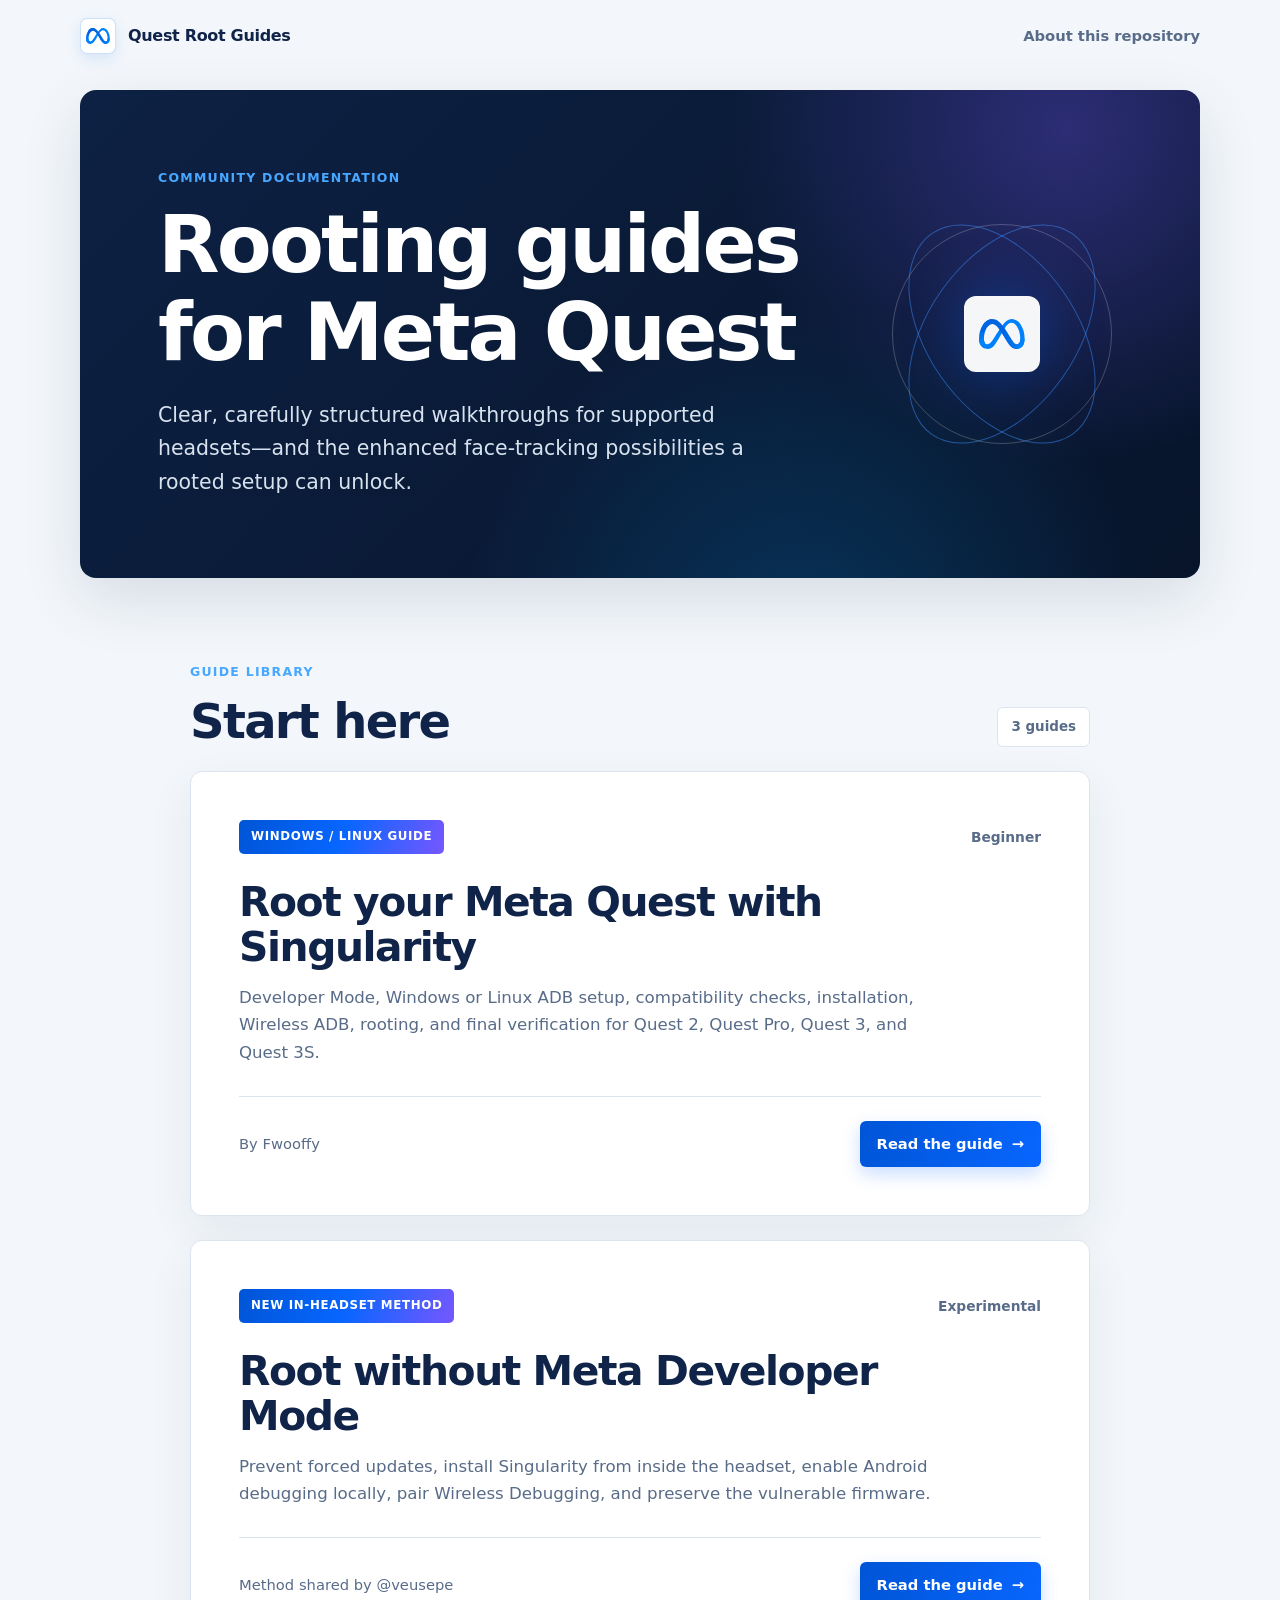
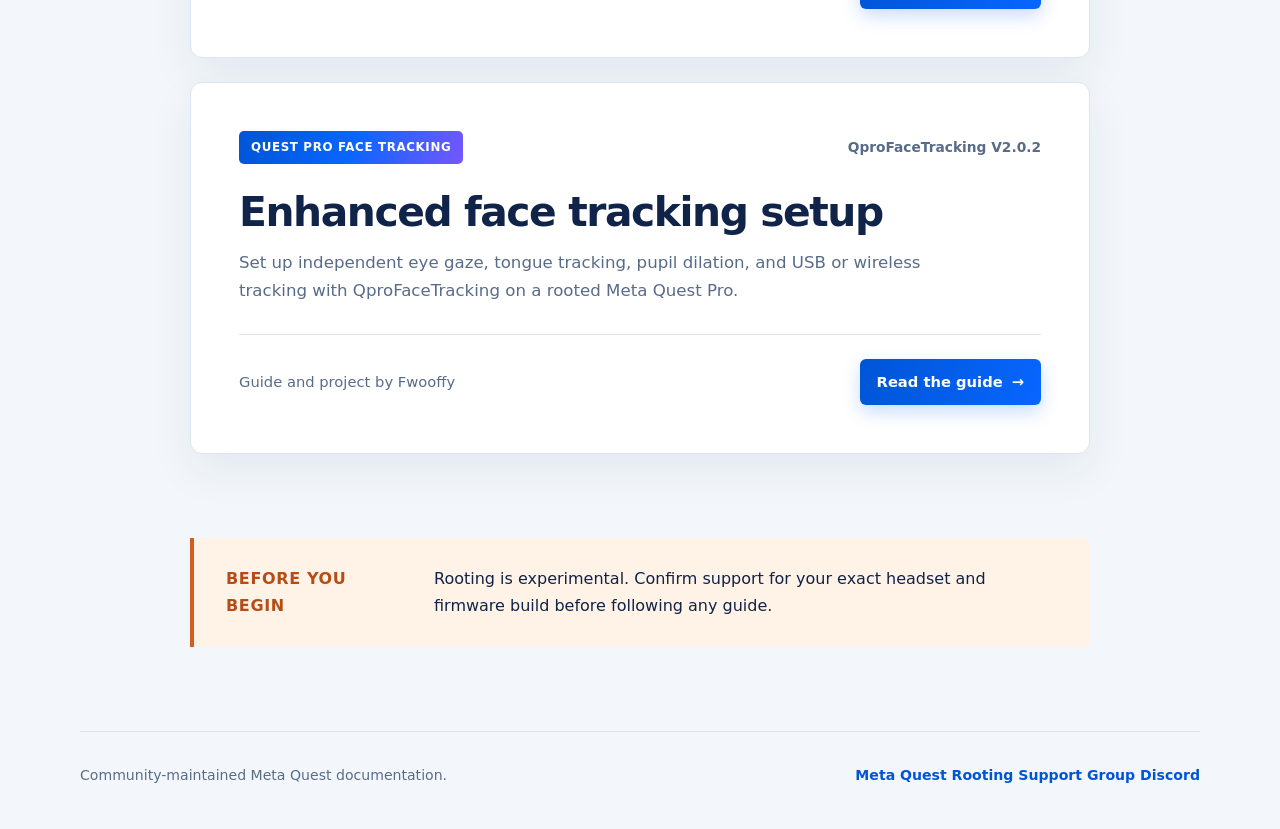
==== index.html @ 85468279 "docs: update Discord support links" ====
<!doctype html>
<html lang="en">
<head>
  <meta charset="utf-8">
  <meta name="viewport" content="width=device-width, initial-scale=1">
  <meta name="description" content="Practical guides for rooting supported Meta Quest headsets and exploring enhanced face tracking.">
  <meta name="theme-color" content="#112540">
  <title>Meta Quest Rooting Guides</title>
  <link rel="icon" type="image/svg+xml" href="assets/meta-logo.svg">
  <link rel="stylesheet" href="assets/styles.css">
</head>
<body class="home-page">
  <a class="skip-link" href="#main">Skip to content</a>
  <header class="site-header">
    <a class="brand" href="./" aria-label="Meta Quest Rooting Guides home">
      <span class="brand-mark" aria-hidden="true"><img src="assets/meta-logo.svg" alt=""></span>
      <span>Quest Root Guides</span>
    </a>
    <a class="header-link" href="#about">About this repository</a>
  </header>

  <main id="main">
    <section class="hero" aria-labelledby="hero-title">
      <div class="hero-copy">
        <p class="eyebrow">Community documentation</p>
        <h1 id="hero-title">Rooting guides for Meta Quest</h1>
        <p class="hero-lede">Clear, carefully structured walkthroughs for supported headsets—and the enhanced face-tracking possibilities a rooted setup can unlock.</p>
      </div>
      <div class="hero-orbit" aria-hidden="true">
        <span class="orbit-ring"></span>
        <span class="orbit-core"><img src="assets/meta-logo.svg" alt=""></span>
      </div>
    </section>

    <section class="library" aria-labelledby="guides-title">
      <div class="section-heading">
        <div>
          <p class="eyebrow">Guide library</p>
          <h2 id="guides-title">Start here</h2>
        </div>
        <span class="guide-count">3 guides</span>
      </div>

      <div class="guide-list">
      <article class="guide-card">
        <div class="guide-card-topline">
          <span class="tag">Windows / Linux guide</span>
          <span class="reading-time">Beginner</span>
        </div>
        <h3>Root your Meta Quest with Singularity</h3>
        <p>Developer Mode, Windows or Linux ADB setup, compatibility checks, installation, Wireless ADB, rooting, and final verification for Quest 2, Quest Pro, Quest 3, and Quest 3S.</p>
        <div class="card-footer">
          <span>By Fwooffy</span>
          <a class="button" href="guides/root-guide/">Read the guide <span aria-hidden="true">→</span></a>
        </div>
      </article>

      <article class="guide-card">
        <div class="guide-card-topline">
          <span class="tag">New in-headset method</span>
          <span class="reading-time">Experimental</span>
        </div>
        <h3>Root without Meta Developer Mode</h3>
        <p>Prevent forced updates, install Singularity from inside the headset, enable Android debugging locally, pair Wireless Debugging, and preserve the vulnerable firmware.</p>
        <div class="card-footer">
          <span>Method shared by @veusepe</span>
          <a class="button" href="how-to-root-without-dev-mode/">Read the guide <span aria-hidden="true">→</span></a>
        </div>
      </article>

      <article class="guide-card">
        <div class="guide-card-topline">
          <span class="tag">Quest Pro face tracking</span>
          <span class="reading-time">QproFaceTracking V2.0.2</span>
        </div>
        <h3>Enhanced face tracking setup</h3>
        <p>Set up independent eye gaze, tongue tracking, pupil dilation, and USB or wireless tracking with QproFaceTracking on a rooted Meta Quest Pro.</p>
        <div class="card-footer">
          <span>Guide and project by Fwooffy</span>
          <a class="button" href="guides/enhanced-face-tracking/">Read the guide <span aria-hidden="true">→</span></a>
        </div>
      </article>
      </div>
    </section>

    <aside id="about" class="warning-strip" aria-label="Safety note">
      <strong>Before you begin</strong>
      <span>Rooting is experimental. Confirm support for your exact headset and firmware build before following any guide.</span>
    </aside>
  </main>

  <footer class="site-footer">
    <span>Community-maintained Meta Quest documentation.</span>
    <a href="https://discord.gg/ghvuJTpRu4">Meta Quest Rooting Support Group Discord</a>
  </footer>
  <script src="assets/site.js"></script>
</body>
</html>
---- assets/styles.css ----
:root {
  color-scheme: light dark;
  --navy-950: #07142a;
  --navy-900: #0d2144;
  --navy-800: #123261;
  --navy-700: #214a82;
  --ink: #102348;
  --muted: #586b88;
  --teal: #0082fb;
  --teal-dark: #0064e1;
  --blue: #0866ff;
  --blue-dark: #0055d6;
  --violet: #7657ff;
  --cyan: #00a8ff;
  --blue-soft: #eaf3ff;
  --warm: #fff2e7;
  --warm-ink: #b64d17;
  --paper: #ffffff;
  --canvas: #f3f7fb;
  --surface-soft: #f6f8fc;
  --surface-raised: #eef3f9;
  --code-head: #e5ecf5;
  --line: #dce5ef;
  --shadow: 0 22px 60px rgba(17, 37, 64, 0.12);
  --radius-lg: 12px;
  --radius-md: 8px;
  --content: 1120px;
}

* { box-sizing: border-box; }

html { scroll-behavior: smooth; }

body {
  margin: 0;
  overflow-x: clip;
  color: var(--ink);
  background: var(--canvas);
  font-family: Inter, ui-sans-serif, system-ui, -apple-system, BlinkMacSystemFont, "Segoe UI", sans-serif;
  font-size: 1rem;
  line-height: 1.65;
  -webkit-font-smoothing: antialiased;
}

::selection { color: var(--navy-950); background: rgba(29,181,181,.32); }

a { color: var(--blue-dark); text-decoration-thickness: 1px; text-underline-offset: 3px; }
a:hover { color: var(--teal-dark); }

.skip-link {
  position: fixed;
  z-index: 100;
  top: 12px;
  left: 12px;
  transform: translateY(-160%);
  padding: 10px 14px;
  border-radius: 4px;
  color: white;
  background: var(--blue);
}
.skip-link:focus { transform: translateY(0); }

.site-header {
  min-height: 72px;
  display: flex;
  align-items: center;
  justify-content: space-between;
  gap: 24px;
  width: min(calc(100% - 40px), var(--content));
  margin: 0 auto;
}

.brand {
  display: inline-flex;
  align-items: center;
  gap: 12px;
  color: var(--ink);
  font-weight: 800;
  text-decoration: none;
  letter-spacing: -0.02em;
}

.brand-mark {
  display: grid;
  place-items: center;
  width: 36px;
  height: 36px;
  border: 1px solid rgba(0, 100, 225, .2);
  border-radius: 7px;
  background: var(--paper);
  box-shadow: 0 5px 15px rgba(0, 100, 225, .12);
}
.brand-mark img { display: block; width: 24px; height: 18px; }

.header-link { color: var(--muted); font-size: .92rem; font-weight: 700; text-decoration: none; }

.hero {
  position: relative;
  overflow: hidden;
  display: grid;
  grid-template-columns: minmax(0, 1fr) 280px;
  align-items: center;
  gap: 42px;
  width: min(calc(100% - 40px), var(--content));
  min-height: 430px;
  margin: 18px auto 0;
  padding: clamp(42px, 7vw, 78px);
  border-radius: 16px;
  color: white;
  background:
    radial-gradient(circle at 88% 8%, rgba(118,87,255,.32), transparent 31%),
    radial-gradient(circle at 65% 115%, rgba(0,168,255,.2), transparent 38%),
    linear-gradient(135deg, var(--navy-900), var(--navy-950));
  box-shadow: var(--shadow);
}

.hero-copy { position: relative; z-index: 1; max-width: 720px; }
.eyebrow { margin: 0 0 12px; color: #48a7ff; font-size: .78rem; font-weight: 850; letter-spacing: .1em; text-transform: uppercase; }
h1, h2, h3 { margin-top: 0; letter-spacing: -.035em; line-height: 1.1; }
h1 { max-width: 720px; margin-bottom: 22px; font-size: clamp(2.6rem, 6.8vw, 5rem); }
.hero-lede { max-width: 680px; margin: 0; color: #d7e2ee; font-size: clamp(1.05rem, 2vw, 1.28rem); line-height: 1.65; }

.hero-orbit { position: relative; width: 240px; aspect-ratio: 1; justify-self: end; }
.orbit-ring { position: absolute; inset: 10px; border: 1px solid rgba(255,255,255,.22); border-radius: 50%; }
.orbit-ring::before, .orbit-ring::after { content: ""; position: absolute; border-radius: 50%; border: 1px solid rgba(61,145,255,.5); }
.orbit-ring::before { inset: 34px -14px; transform: rotate(55deg); }
.orbit-ring::after { inset: 34px -14px; transform: rotate(-55deg); }
.orbit-core { position: absolute; inset: 50%; display: grid; place-items: center; width: 76px; height: 76px; transform: translate(-50%, -50%); border: 1px solid rgba(255,255,255,.16); border-radius: 12px; background: rgba(255,255,255,.96); box-shadow: 0 0 60px rgba(8,102,255,.4); }
.orbit-core img { display: block; width: 46px; height: auto; }

.library { width: min(calc(100% - 40px), 900px); margin: 84px auto; }
.section-heading { display: flex; align-items: end; justify-content: space-between; gap: 24px; margin-bottom: 24px; }
.section-heading h2 { margin: 0; font-size: clamp(2rem, 4vw, 3rem); }
.guide-count { padding: 8px 13px; border: 1px solid var(--line); border-radius: 6px; color: var(--muted); background: var(--paper); font-size: .84rem; font-weight: 750; }

.guide-list { display: grid; gap: 24px; }
.guide-card { padding: clamp(28px, 5vw, 48px); border: 1px solid var(--line); border-radius: var(--radius-lg); background: var(--paper); box-shadow: 0 16px 45px rgba(17,37,64,.07); }
.guide-card-topline, .card-footer { display: flex; align-items: center; justify-content: space-between; gap: 20px; }
.tag { display: inline-flex; padding: 7px 12px; border-radius: 5px; color: white; background: linear-gradient(110deg, var(--blue-dark), var(--blue), var(--violet)); font-size: .74rem; font-weight: 850; letter-spacing: .055em; text-transform: uppercase; }
.reading-time { color: var(--muted); font-size: .86rem; font-weight: 700; }
.guide-card h3 { max-width: 690px; margin: 26px 0 14px; font-size: clamp(1.7rem, 4vw, 2.55rem); }
.guide-card p { max-width: 720px; margin: 0 0 30px; color: var(--muted); font-size: 1.04rem; }
.card-footer { padding-top: 24px; border-top: 1px solid var(--line); color: var(--muted); font-size: .92rem; }
.button { display: inline-flex; align-items: center; gap: 9px; padding: 11px 17px; border-radius: 6px; color: white; background: linear-gradient(110deg, var(--blue-dark), var(--blue)); font-weight: 800; text-decoration: none; box-shadow: 0 7px 18px rgba(8,102,255,.22); }
.button:hover { color: white; background: var(--blue-dark); transform: translateY(-1px); }

.warning-strip { display: grid; grid-template-columns: 180px 1fr; gap: 28px; width: min(calc(100% - 40px), 900px); margin: 0 auto 84px; padding: 28px 32px; border-left: 4px solid #d45e21; border-radius: 0 var(--radius-md) var(--radius-md) 0; color: var(--ink); background: var(--warm); }
.warning-strip strong { color: var(--warm-ink); text-transform: uppercase; letter-spacing: .04em; }

.site-footer { display: flex; align-items: center; justify-content: space-between; gap: 24px; width: min(calc(100% - 40px), var(--content)); margin: 0 auto; padding: 32px 0 42px; border-top: 1px solid var(--line); color: var(--muted); font-size: .88rem; }
.site-footer a { font-weight: 750; text-decoration: none; }

/* Guide reader */
.guide-page { background: var(--paper); }
.reading-progress { position: fixed; z-index: 90; inset: 0 0 auto; height: 3px; background: transparent; }
.reading-progress span { display: block; width: 0; height: 100%; background: linear-gradient(90deg, var(--blue), var(--cyan), var(--violet)); box-shadow: 0 0 12px rgba(8,102,255,.45); }
.guide-page .site-header { background: var(--paper); }
.guide-hero {
  position: relative;
  overflow: hidden;
  padding: clamp(48px, 8vw, 92px) max(24px, calc((100vw - var(--content)) / 2));
  color: white;
  background: linear-gradient(135deg, var(--navy-900), var(--navy-950));
}
.guide-hero::after { content: ""; position: absolute; width: 360px; height: 360px; right: max(-160px, calc((100vw - var(--content)) / 2 - 170px)); top: -120px; border: 1px solid rgba(118,87,255,.32); border-radius: 50%; box-shadow: 0 0 0 55px rgba(8,102,255,.05), 0 0 0 110px rgba(118,87,255,.035); }
.guide-hero > * { position: relative; z-index: 1; }
.guide-hero h1 { margin-bottom: 22px; font-size: clamp(2.7rem, 6vw, 5rem); }
.guide-hero h1 span { color: #eef5fb; font-size: .72em; }
.device-list { display: flex; flex-wrap: wrap; gap: 10px; color: #c5d4e4; font-size: 1.05rem; }
.device-list i { color: #49a6ff; font-style: normal; }
.guide-intro { max-width: 760px; margin: 28px 0 34px; color: #d7e2ee; font-size: 1.08rem; }
.guide-meta { display: flex; flex-wrap: wrap; gap: 12px 28px; color: #aac0d5; font-size: .88rem; }
.guide-meta strong { color: white; }
.guide-shell { display: grid; grid-template-columns: 230px minmax(0, 760px); gap: clamp(36px, 6vw, 76px); width: min(calc(100% - 40px), var(--content)); margin: 0 auto; padding: 72px 0 100px; }
.guide-nav { align-self: start; position: sticky; top: 24px; padding: 22px 0; border-top: 3px solid var(--blue); }
.nav-label { margin: 0 0 12px; color: var(--muted); font-size: .74rem; font-weight: 850; letter-spacing: .08em; text-transform: uppercase; }
.guide-nav nav { display: grid; }
.guide-nav a { padding: 7px 0; color: var(--muted); font-size: .9rem; font-weight: 680; text-decoration: none; }
.guide-nav a:hover { color: var(--blue); }
.guide-article { min-width: 0; }
.guide-article p, .guide-article dd, .guide-article li { overflow-wrap: anywhere; }
.source-guide ol { display: grid; gap: 12px; margin: 0 0 24px; padding-left: 1.45rem; }
.source-guide ol li { padding-left: .2rem; }
.source-guide ol li::marker { color: var(--blue-dark); font-weight: 850; }
.source-guide h3 { margin: 34px 0 16px; font-size: 1.2rem; }
.source-quote { margin: 0 0 34px; border-left: 4px solid #d45e21; border-radius: 0 var(--radius-md) var(--radius-md) 0; }
.source-quote p + p { margin-top: 18px; padding-top: 18px; border-top: 1px solid rgba(212,94,33,.25); }
.guide-meta a { color: white; font-weight: 800; }
.project-credit { margin-top: 0; }
.license-notice { margin-top: 24px; padding: 18px 20px; border: 1px solid var(--line); border-radius: 7px; background: var(--surface-soft); }
.license-notice summary { color: var(--blue-dark); font-weight: 850; cursor: pointer; }
.license-notice p { margin: 16px 0 0; color: var(--muted); font-size: .86rem; }
.firmware-notice { scroll-margin-top: 24px; margin: 0 0 70px; padding: 28px 30px; border: 1px solid rgba(212,94,33,.38); border-left: 4px solid #d45e21; border-radius: 0 7px 7px 0; background: var(--warm); }
.firmware-notice-label { margin: 0 0 8px !important; color: var(--warm-ink); font-size: .76rem; font-weight: 850; letter-spacing: .07em; text-transform: uppercase; }
.firmware-notice h2 { margin: 0 0 14px; color: var(--ink); font-size: clamp(1.45rem, 3vw, 2rem); }
.firmware-notice ul { display: grid; gap: 8px; margin: 18px 0; padding-left: 22px; }
.firmware-notice li::marker { color: #d45e21; }
.firmware-notice-foot { margin: 0 !important; padding-top: 16px; border-top: 1px solid rgba(212,94,33,.28); }
.guide-section { scroll-margin-top: 24px; padding: 0 0 76px; }
.guide-section + .guide-section { padding-top: 70px; border-top: 1px solid var(--line); }
.section-kicker { margin: 0 0 8px; color: var(--blue); font-size: .78rem; font-weight: 850; letter-spacing: .08em; text-transform: uppercase; }
.guide-section h2 { margin-bottom: 28px; font-size: clamp(2rem, 4vw, 3rem); }
.section-intro { max-width: 700px; margin: -10px 0 34px; color: var(--muted); font-size: 1.06rem; }
.subsection-title { margin: 40px 0 20px; color: var(--blue); font-size: 1.04rem; letter-spacing: .03em; text-transform: uppercase; }
.guide-article p { margin-top: 0; }
.guide-article code { padding: .13em .34em; border-radius: 3px; color: var(--ink); background: var(--surface-raised); font-family: "SFMono-Regular", Consolas, "Liberation Mono", monospace; font-size: .9em; }
.check-list { display: grid; gap: 14px; margin: 0; padding: 0; list-style: none; }
.check-list li { position: relative; padding: 16px 18px 16px 50px; border: 1px solid var(--line); border-radius: 7px; background: var(--surface-soft); }
.check-list li::before { content: "✓"; position: absolute; left: 18px; top: 15px; color: var(--teal-dark); font-weight: 900; }
.callout { margin-top: 30px; padding: 26px 28px; border-radius: var(--radius-md); }
.callout h3 { margin-bottom: 9px; font-size: 1rem; letter-spacing: .01em; text-transform: uppercase; }
.callout p:last-child { margin-bottom: 0; }
.callout.caution { color: var(--ink); background: var(--warm); }
.callout.caution h3 { color: var(--warm-ink); }
.callout.info { color: var(--ink); background: var(--blue-soft); }
.callout.info h3 { color: var(--blue-dark); }
.compact-callout { margin: 0 0 30px; padding: 18px 20px; border-left: 3px solid #d45e21; border-radius: 0 6px 6px 0; }
.compact-callout h3 { margin-bottom: 6px; }
.compact-callout p { font-size: .94rem; }
.steps { display: grid; gap: 26px; }
.steps.compact-top { margin-top: 34px; }
.step { display: grid; grid-template-columns: 52px minmax(0, 1fr); gap: 18px; align-items: start; }
.step-number { display: grid; place-items: center; width: 52px; height: 52px; border-radius: 7px; color: white; background: linear-gradient(145deg, var(--blue), var(--violet)); font-size: 1.12rem; font-weight: 850; box-shadow: 0 8px 20px rgba(8,102,255,.17); }
.step h3 { margin: 2px 0 6px; font-size: 1.16rem; letter-spacing: -.015em; }
.step p { margin: 0; color: #273b57; }
.footnote { margin-top: 26px !important; color: var(--muted); font-size: .9rem; }
.code-block { overflow: hidden; margin: 30px 0; border: 1px solid var(--line); border-radius: 7px; background: var(--surface-soft); }
.code-head { display: flex; align-items: center; justify-content: space-between; gap: 20px; padding: 9px 12px 9px 18px; border-bottom: 1px solid var(--line); color: var(--muted); background: var(--code-head); font-size: .74rem; font-weight: 800; letter-spacing: .05em; text-transform: uppercase; }
.code-head button { padding: 6px 10px; border: 1px solid var(--line); border-radius: 4px; color: var(--ink); background: var(--paper); font: inherit; cursor: pointer; }
.code-head button:hover { border-color: var(--teal); }
.code-block pre { overflow-x: auto; margin: 0; padding: 22px 26px 10px; }
.code-block pre code { padding: 0; color: var(--ink); background: transparent; font-size: .98rem; font-weight: 700; }
.code-block > p { margin: 0; padding: 0 26px 18px; color: var(--muted); font-size: .87rem; }
.command-options { display: grid; gap: 8px; margin: 22px 0 28px; }
.command-option { display: grid; grid-template-columns: 150px minmax(0, 1fr); gap: 12px; align-items: center; padding: 9px 11px; border: 1px solid var(--line); border-radius: 5px; background: var(--surface-soft); }
.command-option > strong { color: var(--blue-dark); font-size: .9rem; }
.command-field { display: flex; min-width: 0; overflow: hidden; border: 1px solid var(--line); border-radius: 4px; background: var(--paper); }
.command-field code { flex: 1; overflow-x: auto; min-width: 0; padding: .52rem .72rem; color: var(--ink); background: transparent; white-space: nowrap; }
.command-field button { flex: none; min-width: 48px; padding: 0 8px; border: 0; border-left: 1px solid var(--line); color: var(--ink); background: var(--code-head); font: inherit; font-size: .64rem; font-weight: 800; letter-spacing: .04em; text-transform: uppercase; cursor: pointer; }
.command-field button:hover { color: var(--blue-dark); background: var(--paper); }
.command-note span { color: var(--muted); font-size: .92rem; }
.table-wrap { overflow-x: auto; margin: 22px 0 30px; border: 1px solid var(--line); border-radius: 7px; }
table { width: 100%; border-collapse: collapse; font-size: .92rem; }
th, td { padding: 14px 16px; text-align: left; white-space: nowrap; }
th { color: white; background: var(--navy-900); font-size: .8rem; letter-spacing: .02em; }
tbody tr:nth-child(odd) { background: var(--surface-soft); }
tbody tr + tr { border-top: 1px solid var(--line); }
td code { white-space: nowrap; }
.quick-fixes { display: grid; margin: 0; }
.quick-fixes div { display: grid; grid-template-columns: 190px minmax(0, 1fr); gap: 22px; padding: 18px 0; border-bottom: 1px solid var(--line); }
.quick-fixes dt { color: var(--blue-dark); font-weight: 800; }
.quick-fixes dd { margin: 0; color: var(--muted); }
.reference-group { margin-top: 34px; }
.reference-group h3 { margin-bottom: 12px; color: var(--blue-dark); font-size: 1rem; letter-spacing: .04em; text-transform: uppercase; }
.reference-group a { display: grid; gap: 2px; padding: 14px 0; border-bottom: 1px solid var(--line); text-decoration: none; }
.reference-group a strong { color: var(--blue-dark); }
.reference-group a span { color: var(--muted); font-size: .9rem; }
.reference-group a:hover strong { color: var(--teal-dark); }
.credits { margin-top: 34px; padding: 26px; border: 1px solid var(--line); border-radius: var(--radius-md); background: var(--surface-soft); }
.credits p { margin-bottom: 10px; color: var(--muted); }
.credits a { font-weight: 800; }
.guide-nav a[aria-current] { color: var(--blue-dark); }
.guide-nav a[aria-current]::before { content: ""; display: inline-block; width: 7px; height: 7px; margin: 0 8px 1px 0; border-radius: 2px; background: var(--blue); }

@media (max-width: 760px) {
  .site-header { min-height: 64px; }
  .header-link { display: none; }
  .hero { grid-template-columns: 1fr; min-height: 0; padding: 42px 28px 48px; border-radius: 12px; }
  .hero-orbit { position: absolute; right: -68px; bottom: -72px; width: 210px; opacity: .6; }
  .hero-copy { padding-right: 8px; }
  .library { margin: 64px auto; }
  .guide-card-topline, .card-footer, .section-heading, .site-footer { align-items: flex-start; flex-direction: column; }
  .card-footer { gap: 18px; }
  .button { width: 100%; justify-content: center; }
  .warning-strip { grid-template-columns: 1fr; gap: 8px; margin-bottom: 64px; }
  .guide-shell { grid-template-columns: 1fr; padding-top: 44px; }
  .guide-nav { position: static; padding: 18px; border: 1px solid var(--line); border-top: 3px solid var(--blue); border-radius: 7px; background: var(--surface-soft); }
  .guide-nav nav { grid-template-columns: 1fr 1fr; gap: 2px 18px; }
  .quick-fixes div { grid-template-columns: 1fr; gap: 4px; }
  .command-option { grid-template-columns: 1fr; gap: 8px; }
}

@media (max-width: 470px) {
  .guide-nav nav { grid-template-columns: 1fr; }
  .step { grid-template-columns: 42px minmax(0, 1fr); gap: 13px; }
  .step-number { width: 42px; height: 42px; border-radius: 6px; }
  .callout { padding: 22px; }
  .firmware-notice { padding: 22px; }
}

@media (prefers-color-scheme: dark) {
  :root {
    --navy-950: #040811;
    --navy-900: #09152b;
    --navy-800: #0e2346;
    --navy-700: #173d72;
    --ink: #edf3ff;
    --muted: #a8b6ce;
    --teal: #28a0ff;
    --teal-dark: #64baff;
    --blue: #3f86ff;
    --blue-dark: #62a1ff;
    --violet: #9b83ff;
    --cyan: #32c6ff;
    --blue-soft: #101f39;
    --warm: #2d1c18;
    --warm-ink: #ff9c69;
    --paper: #0b1220;
    --canvas: #070c15;
    --surface-soft: #101a2a;
    --surface-raised: #17243a;
    --code-head: #131f32;
    --line: #26354d;
    --shadow: 0 22px 60px rgba(0, 0, 0, .34);
  }

  .brand-mark { border-color: rgba(63,134,255,.34); background: #f6f9ff; box-shadow: 0 5px 18px rgba(8,102,255,.2); }
  .hero { background: radial-gradient(circle at 88% 8%, rgba(118,87,255,.4), transparent 31%), radial-gradient(circle at 65% 115%, rgba(0,168,255,.24), transparent 38%), linear-gradient(135deg, #0c2144, #050b17); }
  .guide-card { box-shadow: 0 18px 50px rgba(0,0,0,.24); }
  .guide-hero { background: radial-gradient(circle at 90% 0, rgba(118,87,255,.26), transparent 30%), linear-gradient(135deg, #0b2042, #050a14); }
  .step p { color: #cfdaeb; }
  .callout.caution { color: var(--ink); }
  .code-head button { border-color: #33435c; }
  th { background: #10284f; }
  .tag { color: white; }
}

@media print {
  .site-header, .guide-nav, .reading-progress, .code-head button, .site-footer { display: none !important; }
  .guide-hero { padding: 38px 0; background: white; color: var(--ink); }
  .guide-hero h1 span, .guide-intro, .device-list, .guide-meta { color: var(--ink); }
  .guide-shell { display: block; width: 100%; padding: 38px 0; }
  .guide-section { break-inside: auto; }
  .step, .callout, .code-block, table { break-inside: avoid; }
  body { background: white; }
}

@media (prefers-reduced-motion: reduce) {
  html { scroll-behavior: auto; }
  *, *::before, *::after { transition: none !important; animation: none !important; }
}
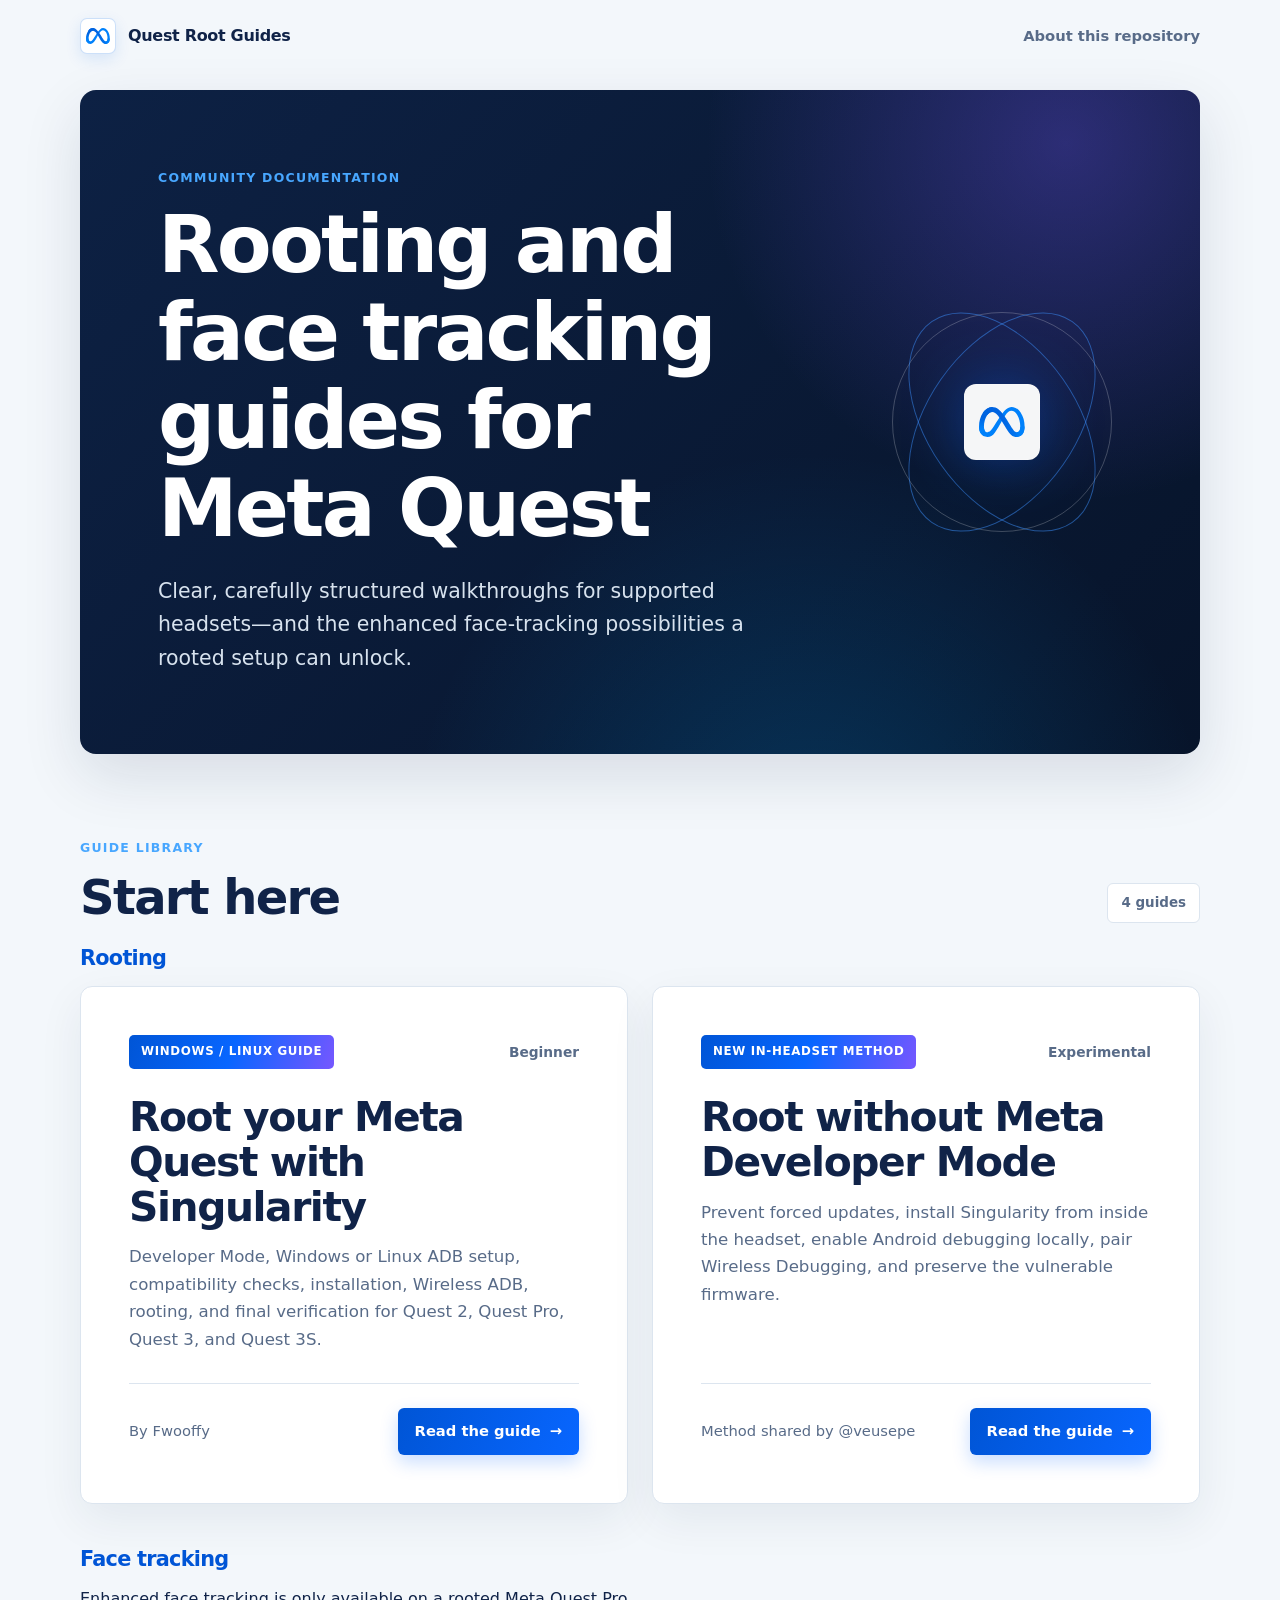
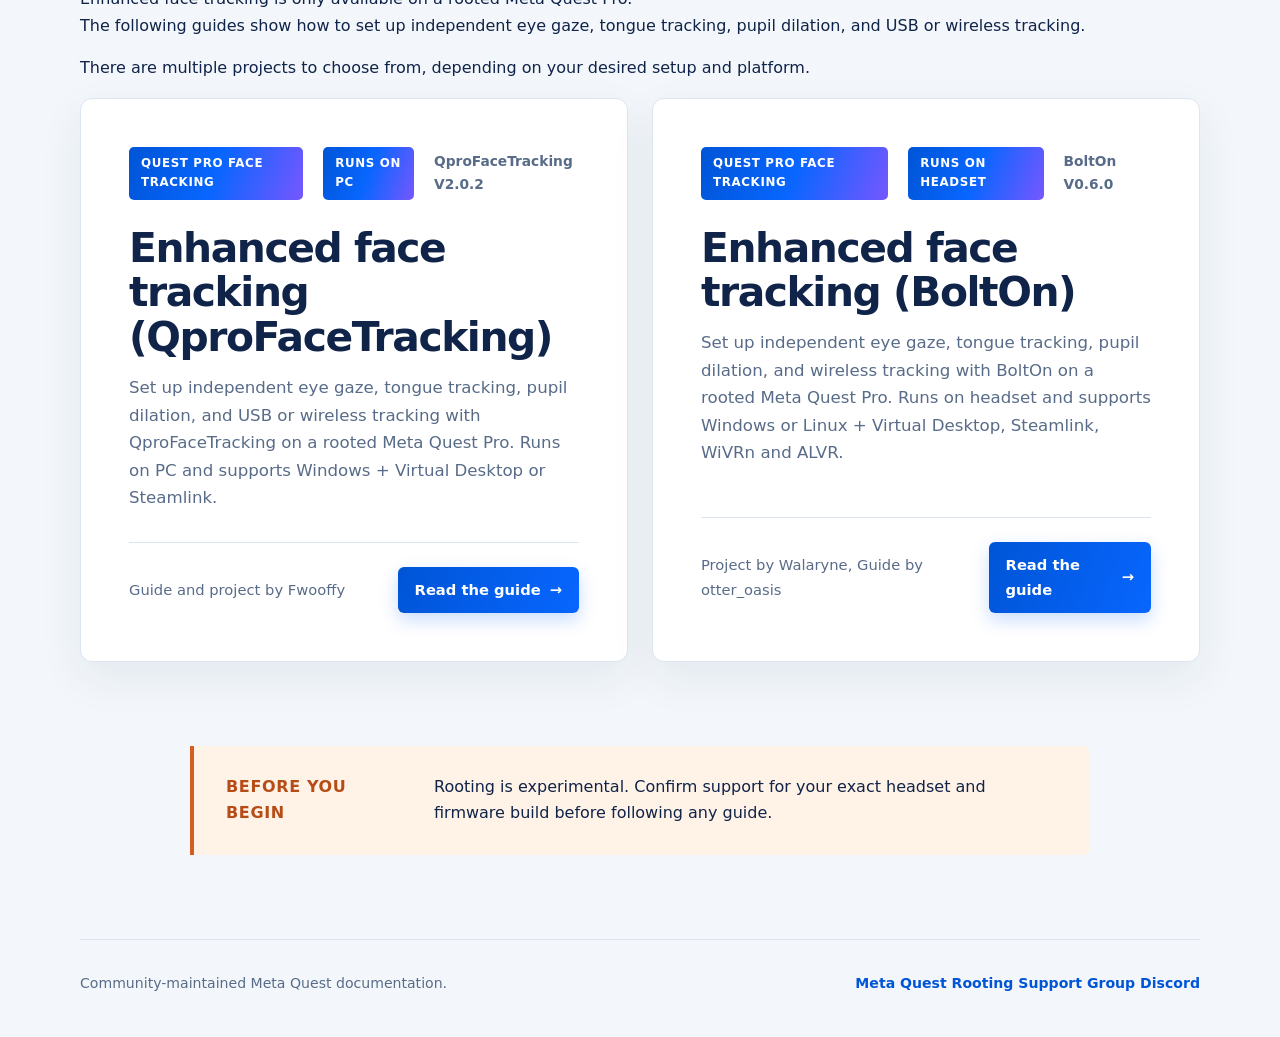
==== commit 47b12b0c: "Update hero section and enhance guide categories for clarity" ====
--- a/index.html
+++ b/index.html
@@ -23,7 +23,7 @@
     <section class="hero" aria-labelledby="hero-title">
       <div class="hero-copy">
         <p class="eyebrow">Community documentation</p>
-        <h1 id="hero-title">Rooting guides for Meta Quest</h1>
+        <h1 id="hero-title">Rooting and face tracking guides for Meta Quest</h1>
         <p class="hero-lede">Clear, carefully structured walkthroughs for supported headsets—and the enhanced face-tracking possibilities a rooted setup can unlock.</p>
       </div>
       <div class="hero-orbit" aria-hidden="true">
@@ -38,49 +38,74 @@
           <p class="eyebrow">Guide library</p>
           <h2 id="guides-title">Start here</h2>
         </div>
-        <span class="guide-count">3 guides</span>
+        <span class="guide-count">4 guides</span>
       </div>
 
-      <div class="guide-list">
-      <article class="guide-card">
-        <div class="guide-card-topline">
-          <span class="tag">Windows / Linux guide</span>
-          <span class="reading-time">Beginner</span>
+      <section class="guide-category" aria-labelledby="rooting-guides-title">
+        <h3 class="category-heading" id="rooting-guides-title">Rooting</h3>
+        <div class="guide-list">
+          <article class="guide-card">
+            <div class="guide-card-topline">
+              <span class="tag">Windows / Linux guide</span>
+              <span class="reading-time">Beginner</span>
+            </div>
+            <h3>Root your Meta Quest with Singularity</h3>
+            <p>Developer Mode, Windows or Linux ADB setup, compatibility checks, installation, Wireless ADB, rooting, and final verification for Quest 2, Quest Pro, Quest 3, and Quest 3S.</p>
+            <div class="card-footer">
+              <span>By Fwooffy</span>
+              <a class="button" href="guides/root-guide/">Read the guide <span aria-hidden="true">→</span></a>
+            </div>
+          </article>
+
+          <article class="guide-card">
+            <div class="guide-card-topline">
+              <span class="tag">New in-headset method</span>
+              <span class="reading-time">Experimental</span>
+            </div>
+            <h3>Root without Meta Developer Mode</h3>
+            <p>Prevent forced updates, install Singularity from inside the headset, enable Android debugging locally, pair Wireless Debugging, and preserve the vulnerable firmware.</p>
+            <div class="card-footer">
+              <span>Method shared by @veusepe</span>
+              <a class="button" href="guides/root-guide-without-dev/">Read the guide <span aria-hidden="true">→</span></a>
+            </div>
+          </article>
         </div>
-        <h3>Root your Meta Quest with Singularity</h3>
-        <p>Developer Mode, Windows or Linux ADB setup, compatibility checks, installation, Wireless ADB, rooting, and final verification for Quest 2, Quest Pro, Quest 3, and Quest 3S.</p>
-        <div class="card-footer">
-          <span>By Fwooffy</span>
-          <a class="button" href="guides/root-guide/">Read the guide <span aria-hidden="true">→</span></a>
+      </section>
+
+      <section class="guide-category" aria-labelledby="face-tracking-guides-title">
+        <h3 class="category-heading" id="face-tracking-guides-title">Face tracking</h3>
+        <p class="category-description">Enhanced face tracking is only available on a rooted Meta Quest Pro.<br>The following guides show how to set up independent eye gaze, tongue tracking, pupil dilation, and USB or wireless tracking.</p>
+        <p class="category-description">There are multiple projects to choose from, depending on your desired setup and platform.</p>
+        <div class="guide-list">
+          <article class="guide-card">
+            <div class="guide-card-topline">
+              <span class="tag">Quest Pro face tracking</span>
+              <span class="tag">Runs on PC</span>
+              <span class="reading-time">QproFaceTracking V2.0.2</span>
+            </div>
+            <h3>Enhanced face tracking (QproFaceTracking)</h3>
+            <p>Set up independent eye gaze, tongue tracking, pupil dilation, and USB or wireless tracking with QproFaceTracking on a rooted Meta Quest Pro. Runs on PC and supports Windows + Virtual Desktop or Steamlink.</p>
+            <div class="card-footer">
+              <span>Guide and project by Fwooffy</span>
+              <a class="button" href="guides/qprofacetracking/">Read the guide <span aria-hidden="true">→</span></a>
+            </div>
+          </article>
+
+          <article class="guide-card">
+            <div class="guide-card-topline">
+              <span class="tag">Quest Pro face tracking</span>
+              <span class="tag">Runs on headset</span>
+              <span class="reading-time">BoltOn V0.6.0</span>
+            </div>
+            <h3>Enhanced face tracking (BoltOn)</h3>
+            <p>Set up independent eye gaze, tongue tracking, pupil dilation, and wireless tracking with BoltOn on a rooted Meta Quest Pro. Runs on headset and supports Windows or Linux + Virtual Desktop, Steamlink, WiVRn and ALVR.</p>
+            <div class="card-footer">
+              <span>Project by Walaryne, Guide by otter_oasis</span>
+              <a class="button" href="guides/bolton/">Read the guide <span aria-hidden="true">→</span></a>
+            </div>
+          </article>
         </div>
-      </article>
-
-      <article class="guide-card">
-        <div class="guide-card-topline">
-          <span class="tag">New in-headset method</span>
-          <span class="reading-time">Experimental</span>
-        </div>
-        <h3>Root without Meta Developer Mode</h3>
-        <p>Prevent forced updates, install Singularity from inside the headset, enable Android debugging locally, pair Wireless Debugging, and preserve the vulnerable firmware.</p>
-        <div class="card-footer">
-          <span>Method shared by @veusepe</span>
-          <a class="button" href="how-to-root-without-dev-mode/">Read the guide <span aria-hidden="true">→</span></a>
-        </div>
-      </article>
-
-      <article class="guide-card">
-        <div class="guide-card-topline">
-          <span class="tag">Quest Pro face tracking</span>
-          <span class="reading-time">QproFaceTracking V2.0.2</span>
-        </div>
-        <h3>Enhanced face tracking setup</h3>
-        <p>Set up independent eye gaze, tongue tracking, pupil dilation, and USB or wireless tracking with QproFaceTracking on a rooted Meta Quest Pro.</p>
-        <div class="card-footer">
-          <span>Guide and project by Fwooffy</span>
-          <a class="button" href="guides/enhanced-face-tracking/">Read the guide <span aria-hidden="true">→</span></a>
-        </div>
-      </article>
-      </div>
+      </section>
     </section>
 
     <aside id="about" class="warning-strip" aria-label="Safety note">
--- a/assets/styles.css
+++ b/assets/styles.css
@@ -128,11 +128,13 @@
 .orbit-core { position: absolute; inset: 50%; display: grid; place-items: center; width: 76px; height: 76px; transform: translate(-50%, -50%); border: 1px solid rgba(255,255,255,.16); border-radius: 12px; background: rgba(255,255,255,.96); box-shadow: 0 0 60px rgba(8,102,255,.4); }
 .orbit-core img { display: block; width: 46px; height: auto; }
 
-.library { width: min(calc(100% - 40px), 900px); margin: 84px auto; }
+.library { width: min(calc(100% - 40px), 1120px); margin: 84px auto; }
 .section-heading { display: flex; align-items: end; justify-content: space-between; gap: 24px; margin-bottom: 24px; }
 .section-heading h2 { margin: 0; font-size: clamp(2rem, 4vw, 3rem); }
 .guide-count { padding: 8px 13px; border: 1px solid var(--line); border-radius: 6px; color: var(--muted); background: var(--paper); font-size: .84rem; font-weight: 750; }
 
+.guide-category + .guide-category { margin-top: 44px; }
+.category-heading { margin: 0 0 16px; color: var(--blue-dark); font-size: 1.3rem; }
 .guide-list { display: grid; gap: 24px; }
 .guide-card { padding: clamp(28px, 5vw, 48px); border: 1px solid var(--line); border-radius: var(--radius-lg); background: var(--paper); box-shadow: 0 16px 45px rgba(17,37,64,.07); }
 .guide-card-topline, .card-footer { display: flex; align-items: center; justify-content: space-between; gap: 20px; }
@@ -143,6 +145,12 @@
 .card-footer { padding-top: 24px; border-top: 1px solid var(--line); color: var(--muted); font-size: .92rem; }
 .button { display: inline-flex; align-items: center; gap: 9px; padding: 11px 17px; border-radius: 6px; color: white; background: linear-gradient(110deg, var(--blue-dark), var(--blue)); font-weight: 800; text-decoration: none; box-shadow: 0 7px 18px rgba(8,102,255,.22); }
 .button:hover { color: white; background: var(--blue-dark); transform: translateY(-1px); }
+
+@media (min-width: 960px) {
+  .guide-list { grid-template-columns: repeat(2, minmax(0, 1fr)); }
+  .guide-card { display: flex; flex-direction: column; }
+  .card-footer { margin-top: auto; }
+}
 
 .warning-strip { display: grid; grid-template-columns: 180px 1fr; gap: 28px; width: min(calc(100% - 40px), 900px); margin: 0 auto 84px; padding: 28px 32px; border-left: 4px solid #d45e21; border-radius: 0 var(--radius-md) var(--radius-md) 0; color: var(--ink); background: var(--warm); }
 .warning-strip strong { color: var(--warm-ink); text-transform: uppercase; letter-spacing: .04em; }
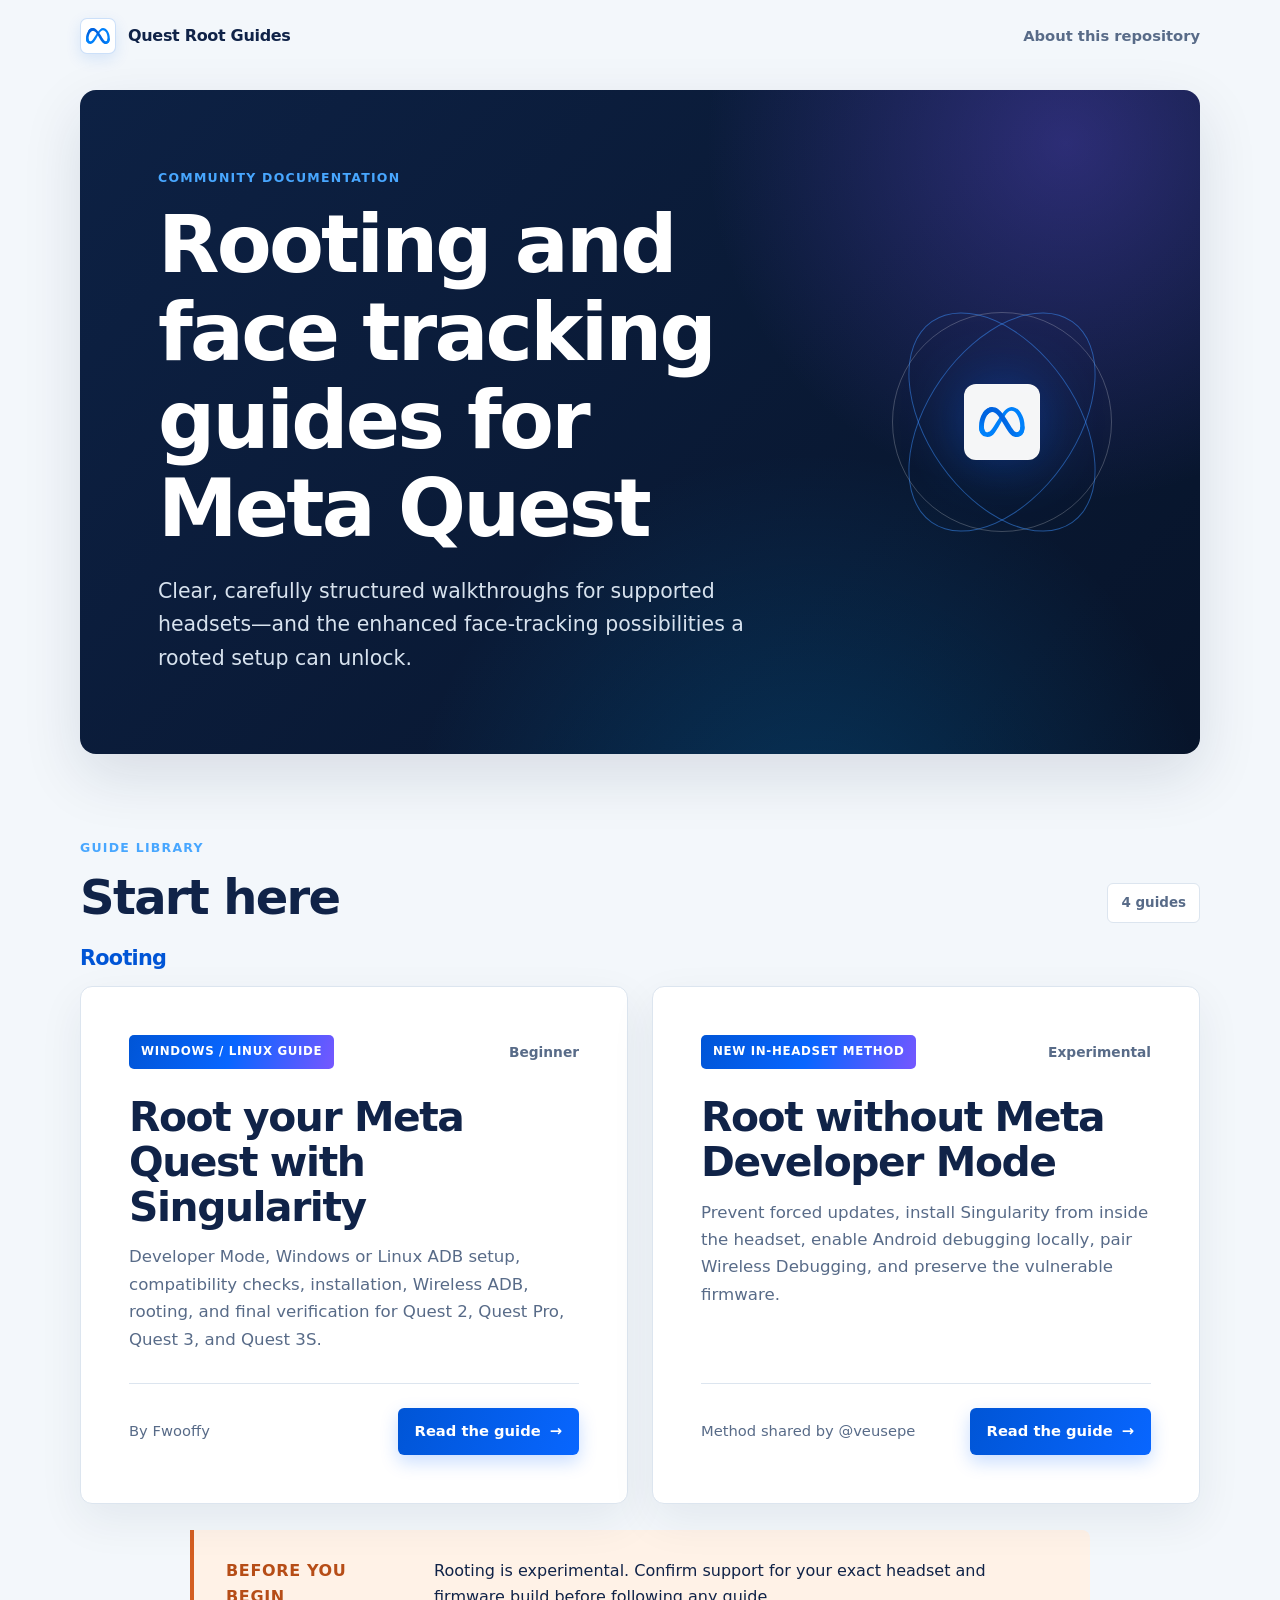
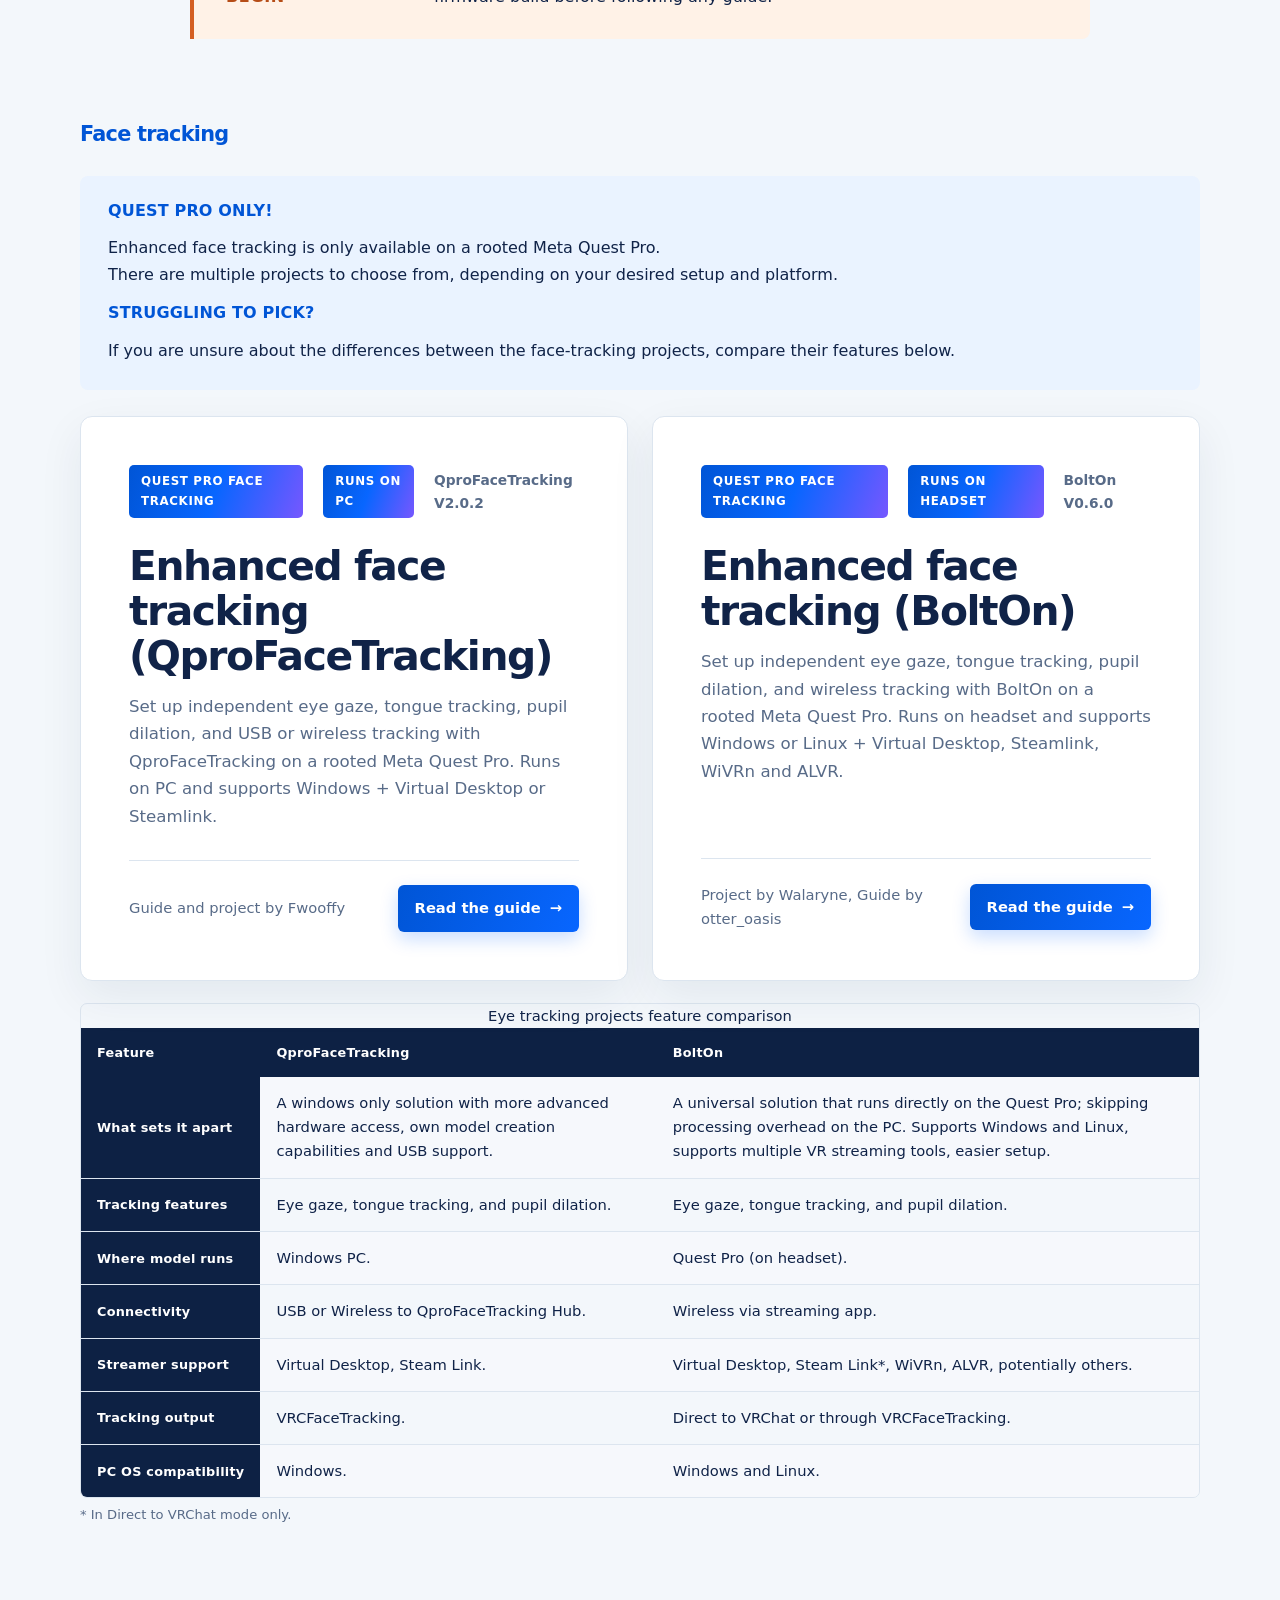
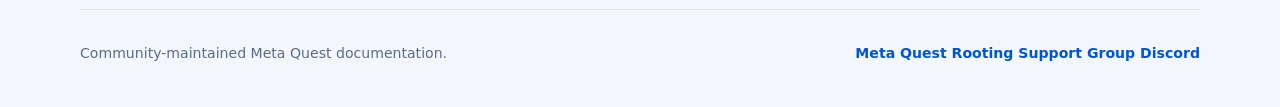
==== commit 7e4fda95: "Enhance face tracking section with comparison table" ====
--- a/index.html
+++ b/index.html
@@ -70,12 +70,16 @@
             </div>
           </article>
         </div>
+          <br>
+          <aside id="about" class="warning-strip" aria-label="Safety note">
+            <strong>Before you begin</strong>
+            <span>Rooting is experimental. Confirm support for your exact headset and firmware build before following any guide.</span>
+          </aside>
       </section>
 
       <section class="guide-category" aria-labelledby="face-tracking-guides-title">
         <h3 class="category-heading" id="face-tracking-guides-title">Face tracking</h3>
-        <p class="category-description">Enhanced face tracking is only available on a rooted Meta Quest Pro.<br>The following guides show how to set up independent eye gaze, tongue tracking, pupil dilation, and USB or wireless tracking.</p>
-        <p class="category-description">There are multiple projects to choose from, depending on your desired setup and platform.</p>
+        <aside class="callout info" aria-labelledby="comparison-help-title"><h3>Quest Pro Only!</h3><p>Enhanced face tracking is only available on a rooted Meta Quest Pro.<br>There are multiple projects to choose from, depending on your desired setup and platform.</p><h3 id="comparison-help-title">Struggling to pick?</h3><p>If you are unsure about the differences between the face-tracking projects, compare their features below.</p></aside><br>
         <div class="guide-list">
           <article class="guide-card">
             <div class="guide-card-topline">
@@ -105,13 +109,58 @@
             </div>
           </article>
         </div>
+        <div class="table-wrap comparison-table">
+          <table>
+            <caption>Eye tracking projects feature comparison</caption>
+            <thead>
+              <tr>
+                <th scope="col">Feature</th>
+                <th scope="col">QproFaceTracking</th>
+                <th scope="col">BoltOn</th>
+              </tr>
+            </thead>
+            <tbody>
+              <tr class="comparison-summary">
+                <th scope="row">What sets it apart</th>
+                <td>A windows only solution with more advanced hardware access, own model creation capabilities and USB support.</td>
+                <td>A universal solution that runs directly on the Quest Pro; skipping processing overhead on the PC. Supports Windows and Linux, supports multiple VR streaming tools, easier setup.</td>
+              </tr>
+              <tr>
+                <th scope="row">Tracking features</th>
+                <td>Eye gaze, tongue tracking, and pupil dilation.</td>
+                <td>Eye gaze, tongue tracking, and pupil dilation.</td>
+              </tr>
+              <tr>
+                <th scope="row">Where model runs</th>
+                <td>Windows PC.</td>
+                <td>Quest Pro (on headset).</td>
+              </tr>
+              <tr>
+                <th scope="row">Connectivity</th>
+                <td>USB or Wireless to QproFaceTracking Hub.</td>
+                <td>Wireless via streaming app.</td>
+              </tr>
+              <tr>
+                <th scope="row">Streamer support</th>
+                <td>Virtual Desktop, Steam Link.</td>
+                <td>Virtual Desktop, Steam Link*, WiVRn, ALVR, potentially others.</td>
+              </tr>
+              <tr>
+                <th scope="row">Tracking output</th>
+                <td>VRCFaceTracking.</td>
+                <td>Direct to VRChat or through VRCFaceTracking.</td>
+              </tr>
+              <tr>
+                <th scope="row">PC OS compatibility</th>
+                <td>Windows.</td>
+                <td>Windows and Linux.</td>
+              </tr>
+            </tbody>
+          </table>
+        </div>
+        <p class="comparison-footnote">* In Direct to VRChat mode only.</p>
       </section>
     </section>
-
-    <aside id="about" class="warning-strip" aria-label="Safety note">
-      <strong>Before you begin</strong>
-      <span>Rooting is experimental. Confirm support for your exact headset and firmware build before following any guide.</span>
-    </aside>
   </main>
 
   <footer class="site-footer">
--- a/assets/styles.css
+++ b/assets/styles.css
@@ -144,6 +144,7 @@
 .guide-card p { max-width: 720px; margin: 0 0 30px; color: var(--muted); font-size: 1.04rem; }
 .card-footer { padding-top: 24px; border-top: 1px solid var(--line); color: var(--muted); font-size: .92rem; }
 .button { display: inline-flex; align-items: center; gap: 9px; padding: 11px 17px; border-radius: 6px; color: white; background: linear-gradient(110deg, var(--blue-dark), var(--blue)); font-weight: 800; text-decoration: none; box-shadow: 0 7px 18px rgba(8,102,255,.22); }
+.card-footer .button { flex-shrink: 0; white-space: nowrap; }
 .button:hover { color: white; background: var(--blue-dark); transform: translateY(-1px); }
 
 @media (min-width: 960px) {
@@ -248,8 +249,11 @@
 .command-field button:hover { color: var(--blue-dark); background: var(--paper); }
 .command-note span { color: var(--muted); font-size: .92rem; }
 .table-wrap { overflow-x: auto; margin: 22px 0 30px; border: 1px solid var(--line); border-radius: 7px; }
+.comparison-table { margin-bottom: 8px; }
+.comparison-footnote { margin: 0; color: var(--muted); font-size: .82rem; line-height: 1.4; }
 table { width: 100%; border-collapse: collapse; font-size: .92rem; }
 th, td { padding: 14px 16px; text-align: left; white-space: nowrap; }
+.comparison-summary th, .comparison-summary td { white-space: normal; }
 th { color: white; background: var(--navy-900); font-size: .8rem; letter-spacing: .02em; }
 tbody tr:nth-child(odd) { background: var(--surface-soft); }
 tbody tr + tr { border-top: 1px solid var(--line); }
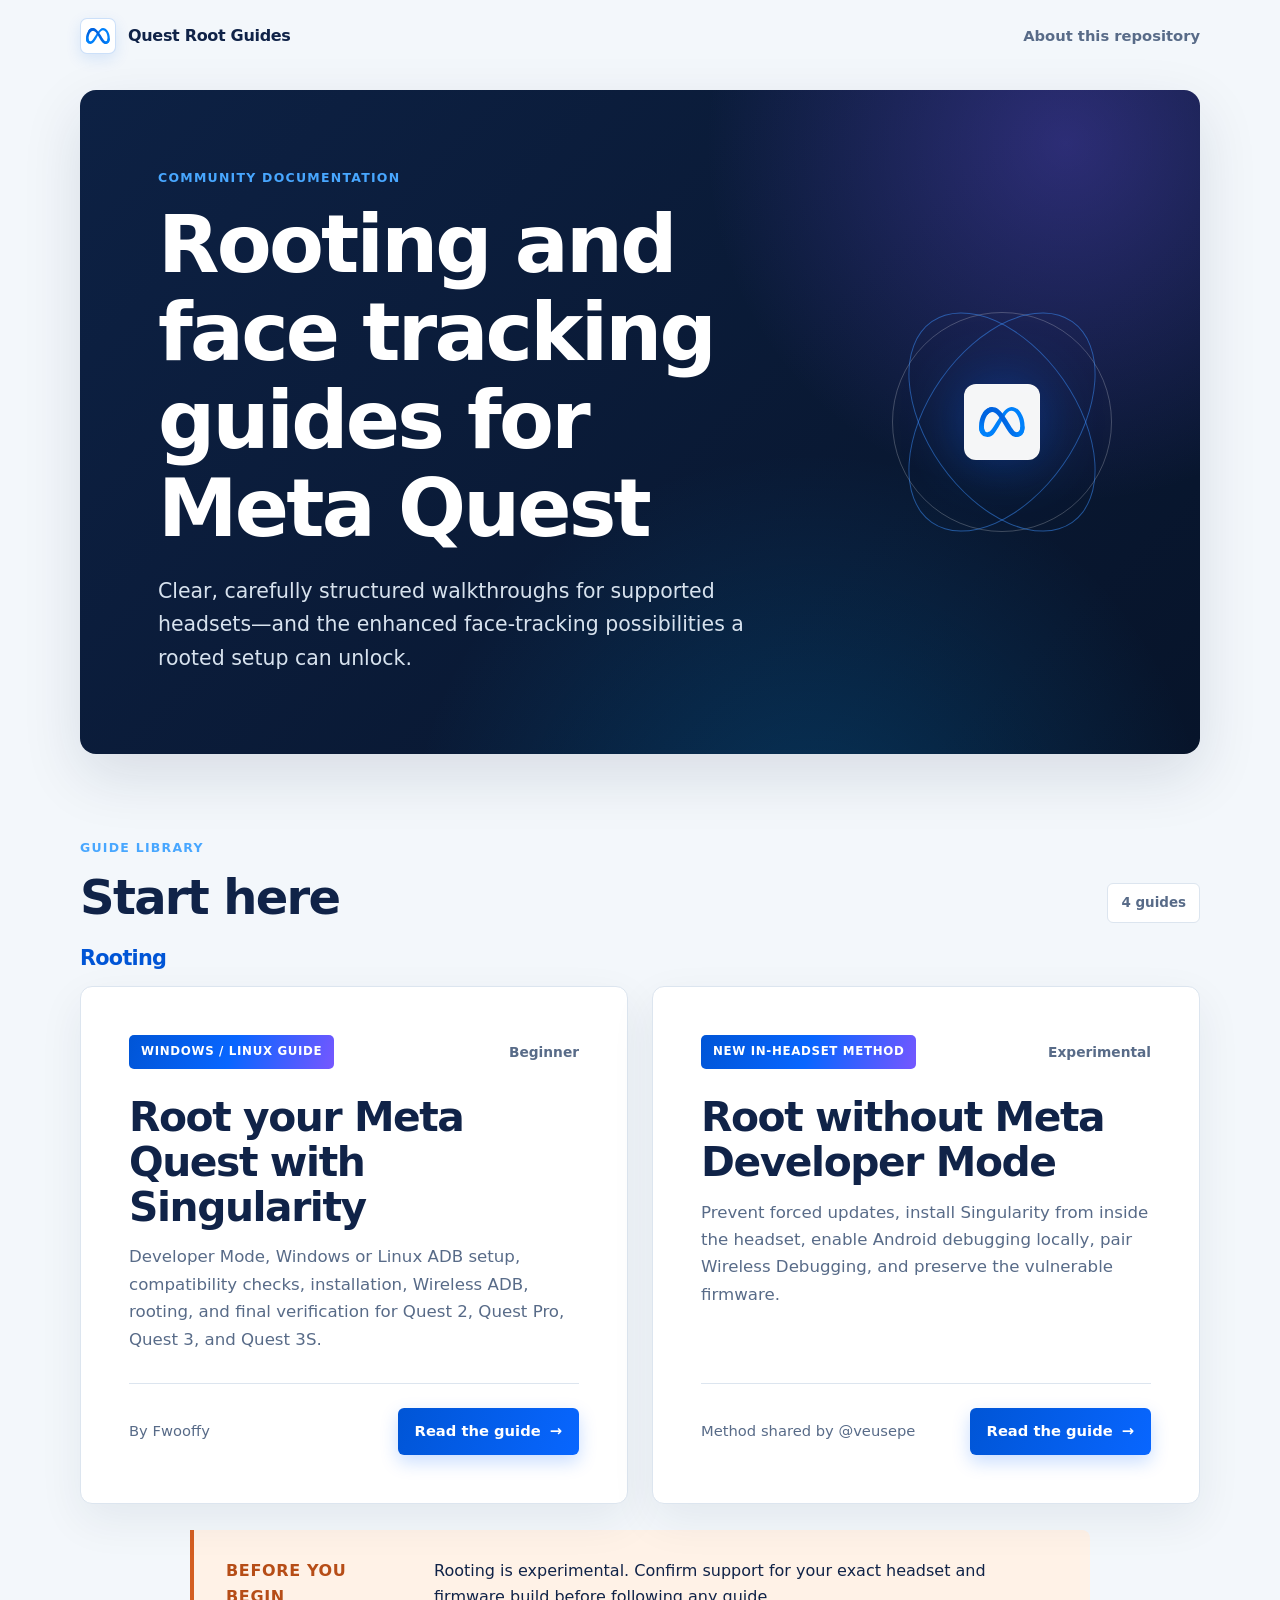
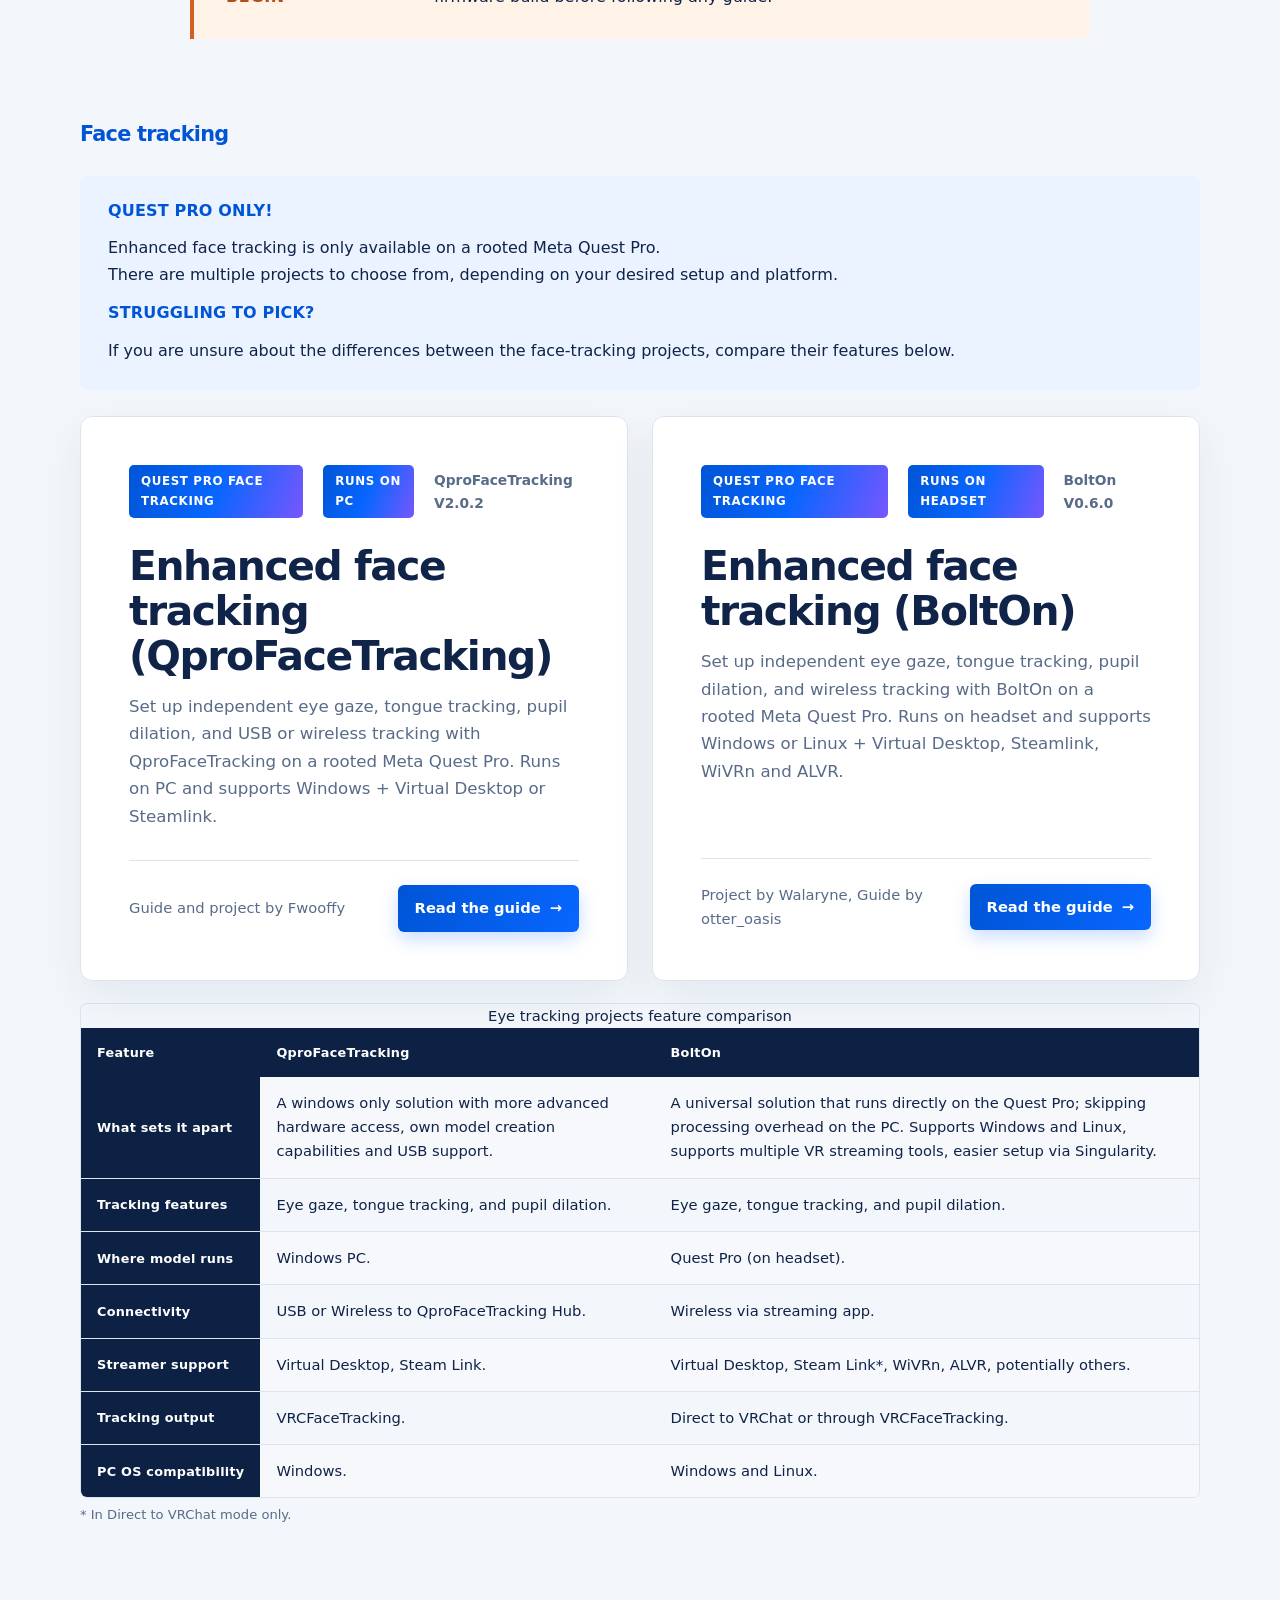
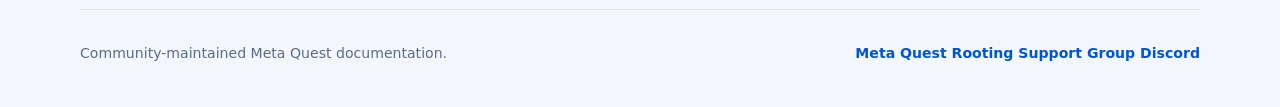
==== commit 6b1d546c: "Updated BoltOn description" ====
--- a/index.html
+++ b/index.html
@@ -123,7 +123,7 @@
               <tr class="comparison-summary">
                 <th scope="row">What sets it apart</th>
                 <td>A windows only solution with more advanced hardware access, own model creation capabilities and USB support.</td>
-                <td>A universal solution that runs directly on the Quest Pro; skipping processing overhead on the PC. Supports Windows and Linux, supports multiple VR streaming tools, easier setup.</td>
+                <td>A universal solution that runs directly on the Quest Pro; skipping processing overhead on the PC. Supports Windows and Linux, supports multiple VR streaming tools, easier setup via Singularity.</td>
               </tr>
               <tr>
                 <th scope="row">Tracking features</th>
--- a/assets/styles.css
+++ b/assets/styles.css
@@ -253,6 +253,10 @@
 .comparison-footnote { margin: 0; color: var(--muted); font-size: .82rem; line-height: 1.4; }
 table { width: 100%; border-collapse: collapse; font-size: .92rem; }
 th, td { padding: 14px 16px; text-align: left; white-space: nowrap; }
+.mode-table th, .mode-table td { white-space: normal; }
+.mode-table td:nth-child(2), .mode-table td:nth-child(3) { text-align: left; }
+.mode-status { display: inline-flex; align-items: center; gap: 7px; }
+.mode-status-icon { width: 17px; height: 17px; flex: none; }
 .comparison-summary th, .comparison-summary td { white-space: normal; }
 th { color: white; background: var(--navy-900); font-size: .8rem; letter-spacing: .02em; }
 tbody tr:nth-child(odd) { background: var(--surface-soft); }
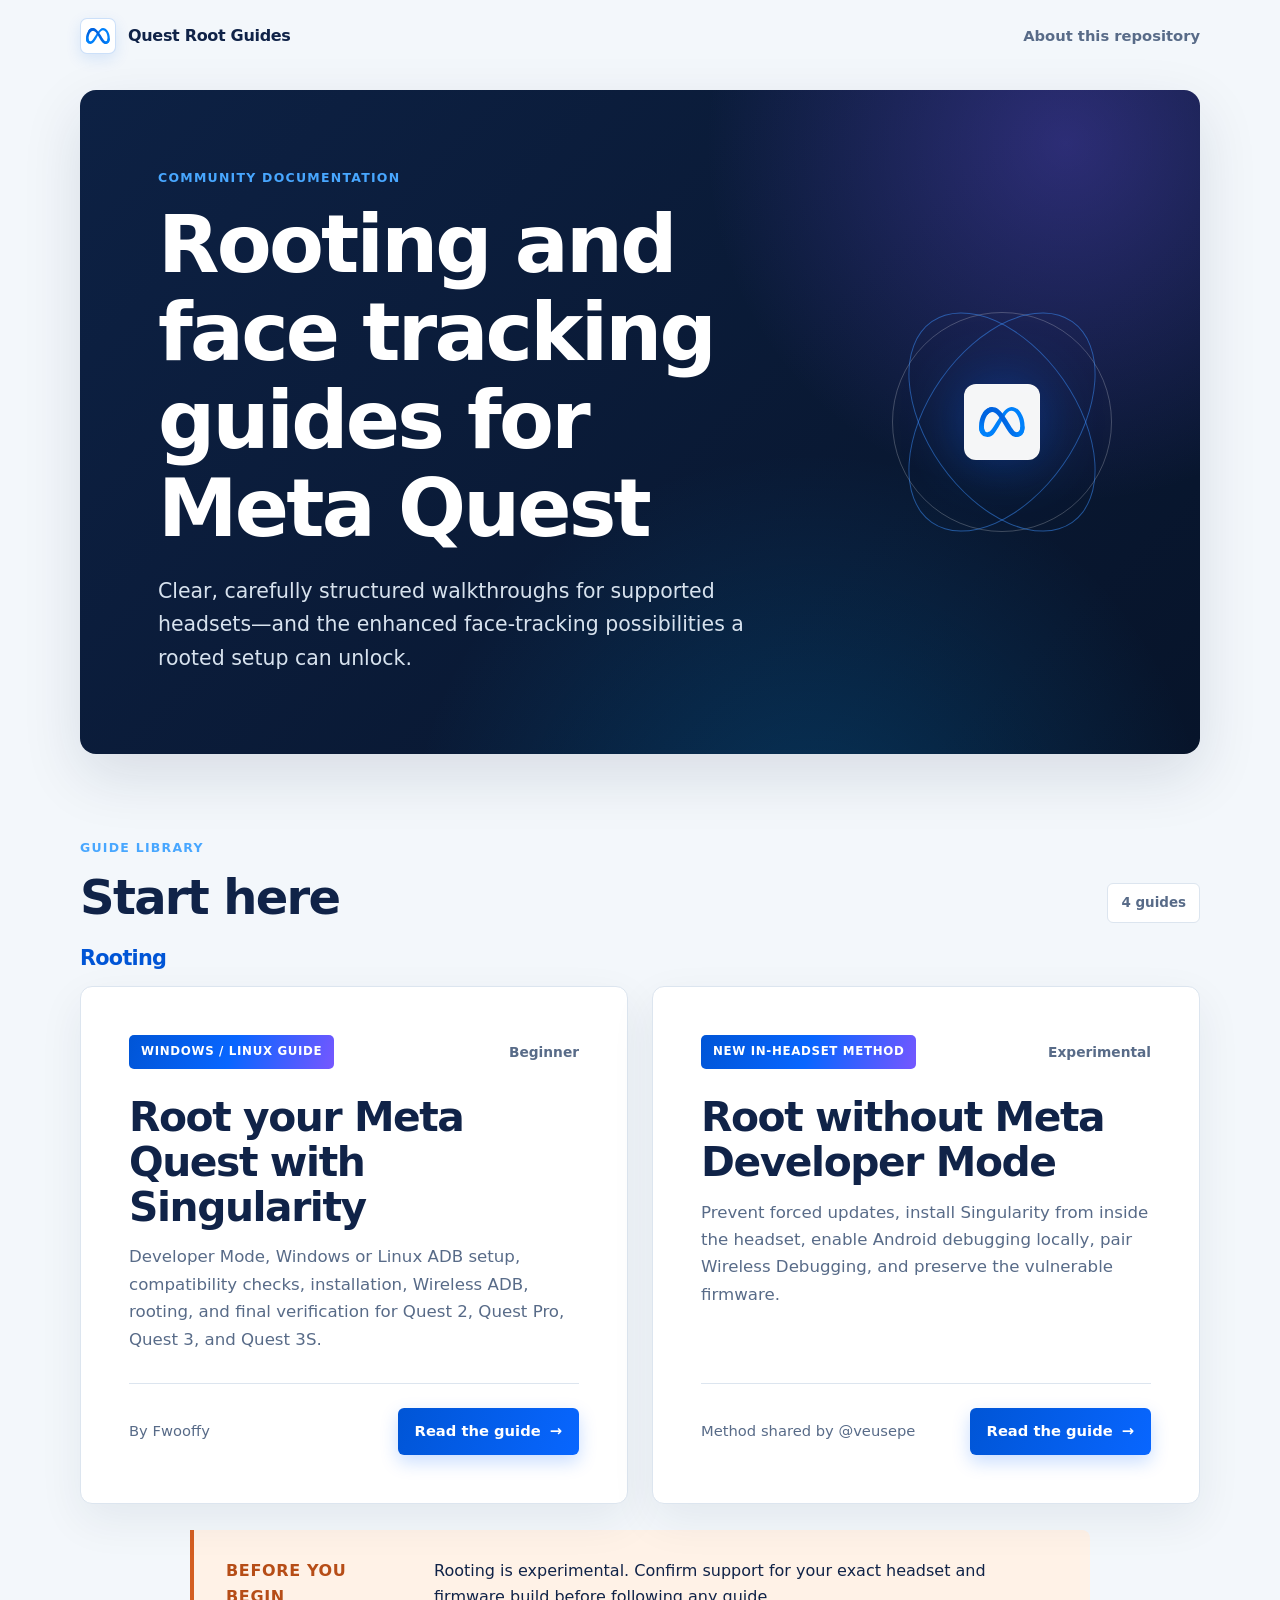
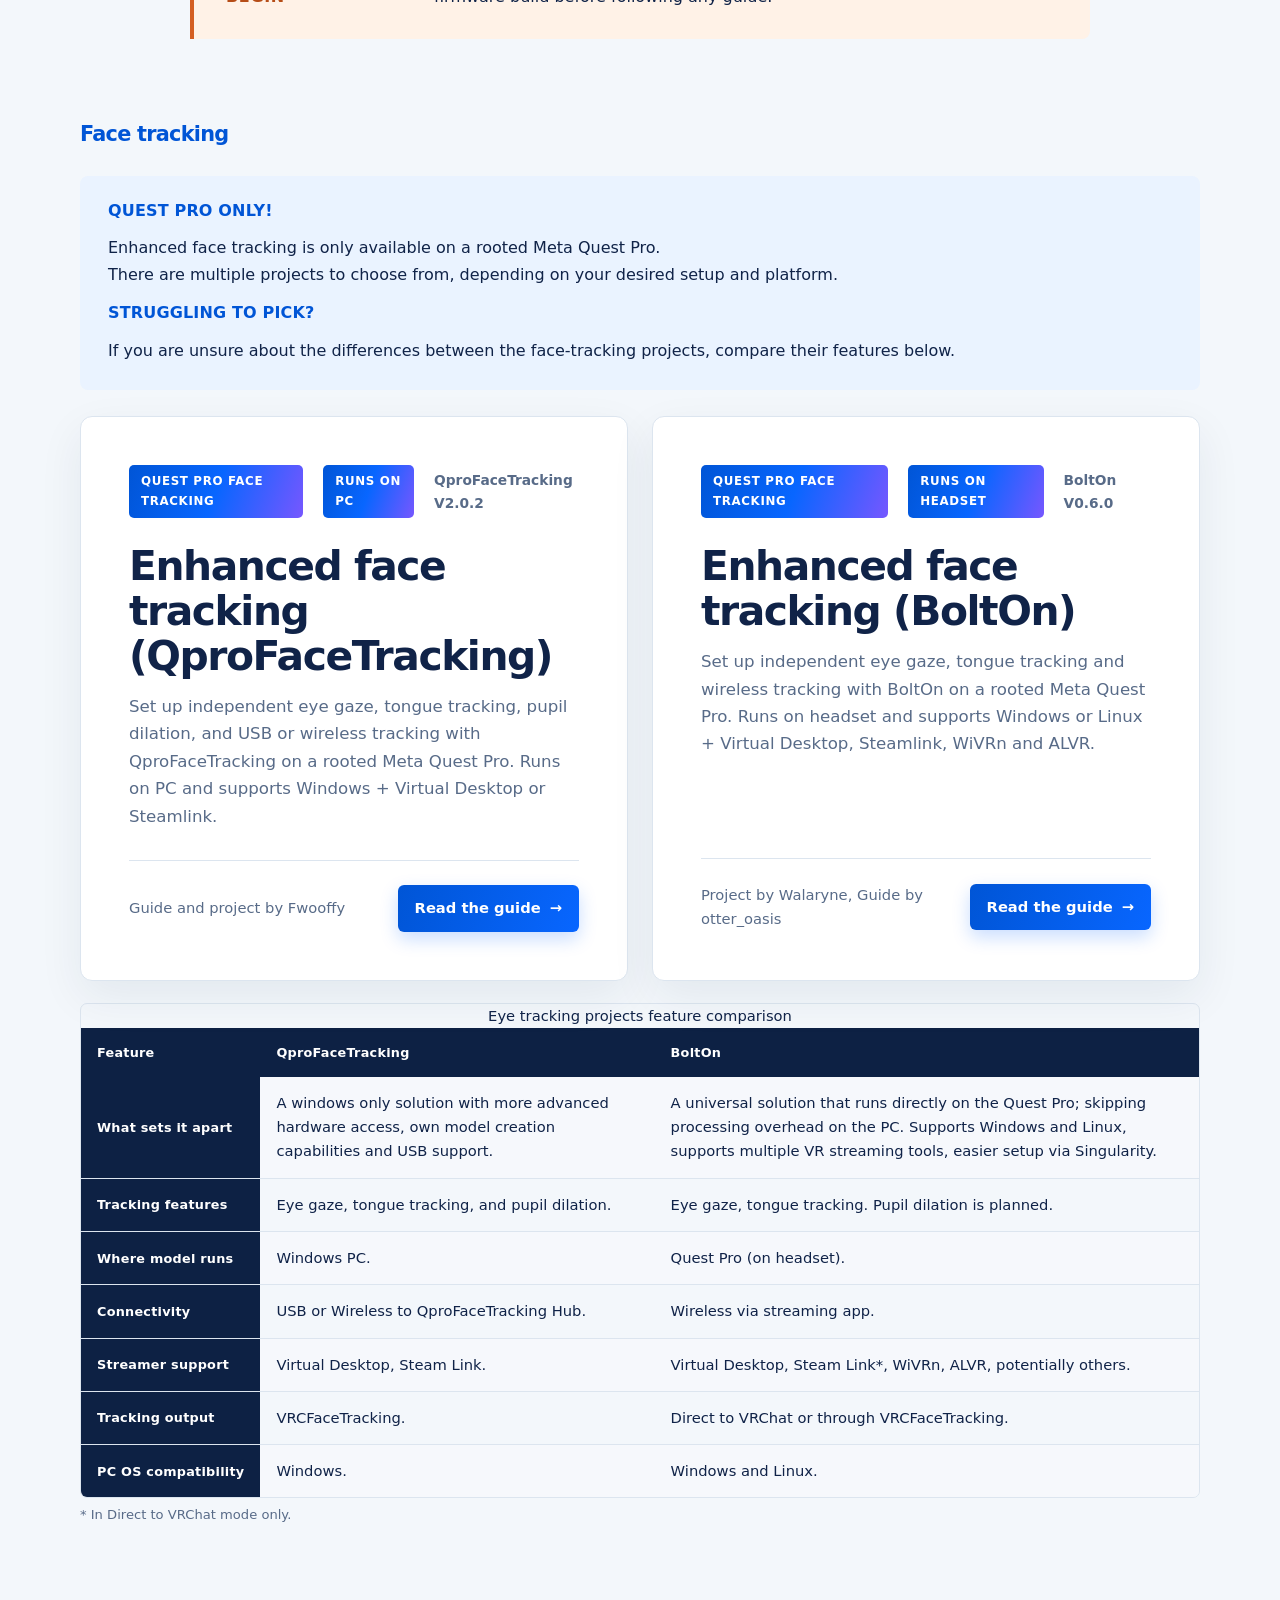
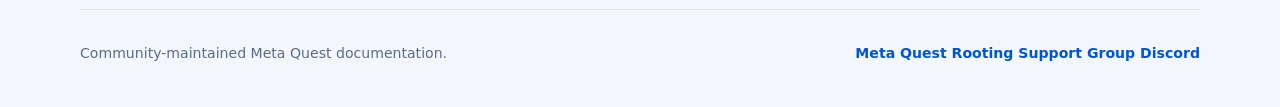
==== commit 02edf402: "Update BoltOn setup guide to remove pupil dilation reference" ====
--- a/index.html
+++ b/index.html
@@ -102,7 +102,7 @@
               <span class="reading-time">BoltOn V0.6.0</span>
             </div>
             <h3>Enhanced face tracking (BoltOn)</h3>
-            <p>Set up independent eye gaze, tongue tracking, pupil dilation, and wireless tracking with BoltOn on a rooted Meta Quest Pro. Runs on headset and supports Windows or Linux + Virtual Desktop, Steamlink, WiVRn and ALVR.</p>
+            <p>Set up independent eye gaze, tongue tracking and wireless tracking with BoltOn on a rooted Meta Quest Pro. Runs on headset and supports Windows or Linux + Virtual Desktop, Steamlink, WiVRn and ALVR.</p>
             <div class="card-footer">
               <span>Project by Walaryne, Guide by otter_oasis</span>
               <a class="button" href="guides/bolton/">Read the guide <span aria-hidden="true">→</span></a>
@@ -128,7 +128,7 @@
               <tr>
                 <th scope="row">Tracking features</th>
                 <td>Eye gaze, tongue tracking, and pupil dilation.</td>
-                <td>Eye gaze, tongue tracking, and pupil dilation.</td>
+                <td>Eye gaze, tongue tracking. Pupil dilation is planned.</td>
               </tr>
               <tr>
                 <th scope="row">Where model runs</th>
--- a/assets/styles.css
+++ b/assets/styles.css
@@ -199,7 +199,7 @@
 .license-notice { margin-top: 24px; padding: 18px 20px; border: 1px solid var(--line); border-radius: 7px; background: var(--surface-soft); }
 .license-notice summary { color: var(--blue-dark); font-weight: 850; cursor: pointer; }
 .license-notice p { margin: 16px 0 0; color: var(--muted); font-size: .86rem; }
-.firmware-notice { scroll-margin-top: 24px; margin: 0 0 70px; padding: 28px 30px; border: 1px solid rgba(212,94,33,.38); border-left: 4px solid #d45e21; border-radius: 0 7px 7px 0; background: var(--warm); }
+.firmware-notice { scroll-margin-top: 24px; margin: 0 0 20px; padding: 28px 30px; border: 1px solid rgba(212,94,33,.38); border-left: 4px solid #d45e21; border-radius: 0 7px 7px 0; background: var(--warm); }
 .firmware-notice-label { margin: 0 0 8px !important; color: var(--warm-ink); font-size: .76rem; font-weight: 850; letter-spacing: .07em; text-transform: uppercase; }
 .firmware-notice h2 { margin: 0 0 14px; color: var(--ink); font-size: clamp(1.45rem, 3vw, 2rem); }
 .firmware-notice ul { display: grid; gap: 8px; margin: 18px 0; padding-left: 22px; }
@@ -219,8 +219,12 @@
 .callout { margin-top: 30px; padding: 26px 28px; border-radius: var(--radius-md); }
 .callout h3 { margin-bottom: 9px; font-size: 1rem; letter-spacing: .01em; text-transform: uppercase; }
 .callout p:last-child { margin-bottom: 0; }
-.callout.caution { color: var(--ink); background: var(--warm); }
+.callout.caution { margin: 30px 0 28px; color: var(--ink); background: var(--warm); }
 .callout.caution h3 { color: var(--warm-ink); }
+.callout.warning { margin: 0 0 28px; padding: 28px 30px; border: 1px solid rgba(185, 28, 28, .3); border-left: 5px solid #b91c1c; border-radius: 0 10px 10px 0; color: #3b0a0a; background: linear-gradient(180deg, #fff1f2 0%, #ffe4e6 100%); box-shadow: 0 10px 22px rgba(185, 28, 28, .12); }
+.callout.warning h3 { margin-bottom: 12px; color: #7f1d1d; font-size: 1.02rem; letter-spacing: .08em; }
+.callout.warning p { color: #4b1111; }
+.callout.warning strong { color: #7f1d1d; }
 .callout.info { color: var(--ink); background: var(--blue-soft); }
 .callout.info h3 { color: var(--blue-dark); }
 .compact-callout { margin: 0 0 30px; padding: 18px 20px; border-left: 3px solid #d45e21; border-radius: 0 6px 6px 0; }
@@ -253,6 +257,8 @@
 .comparison-footnote { margin: 0; color: var(--muted); font-size: .82rem; line-height: 1.4; }
 table { width: 100%; border-collapse: collapse; font-size: .92rem; }
 th, td { padding: 14px 16px; text-align: left; white-space: nowrap; }
+.troubleshooting-table { table-layout: fixed; }
+.troubleshooting-table th, .troubleshooting-table td, .troubleshooting-table td code { white-space: normal; overflow-wrap: anywhere; }
 .mode-table th, .mode-table td { white-space: normal; }
 .mode-table td:nth-child(2), .mode-table td:nth-child(3) { text-align: left; }
 .mode-status { display: inline-flex; align-items: center; gap: 7px; }
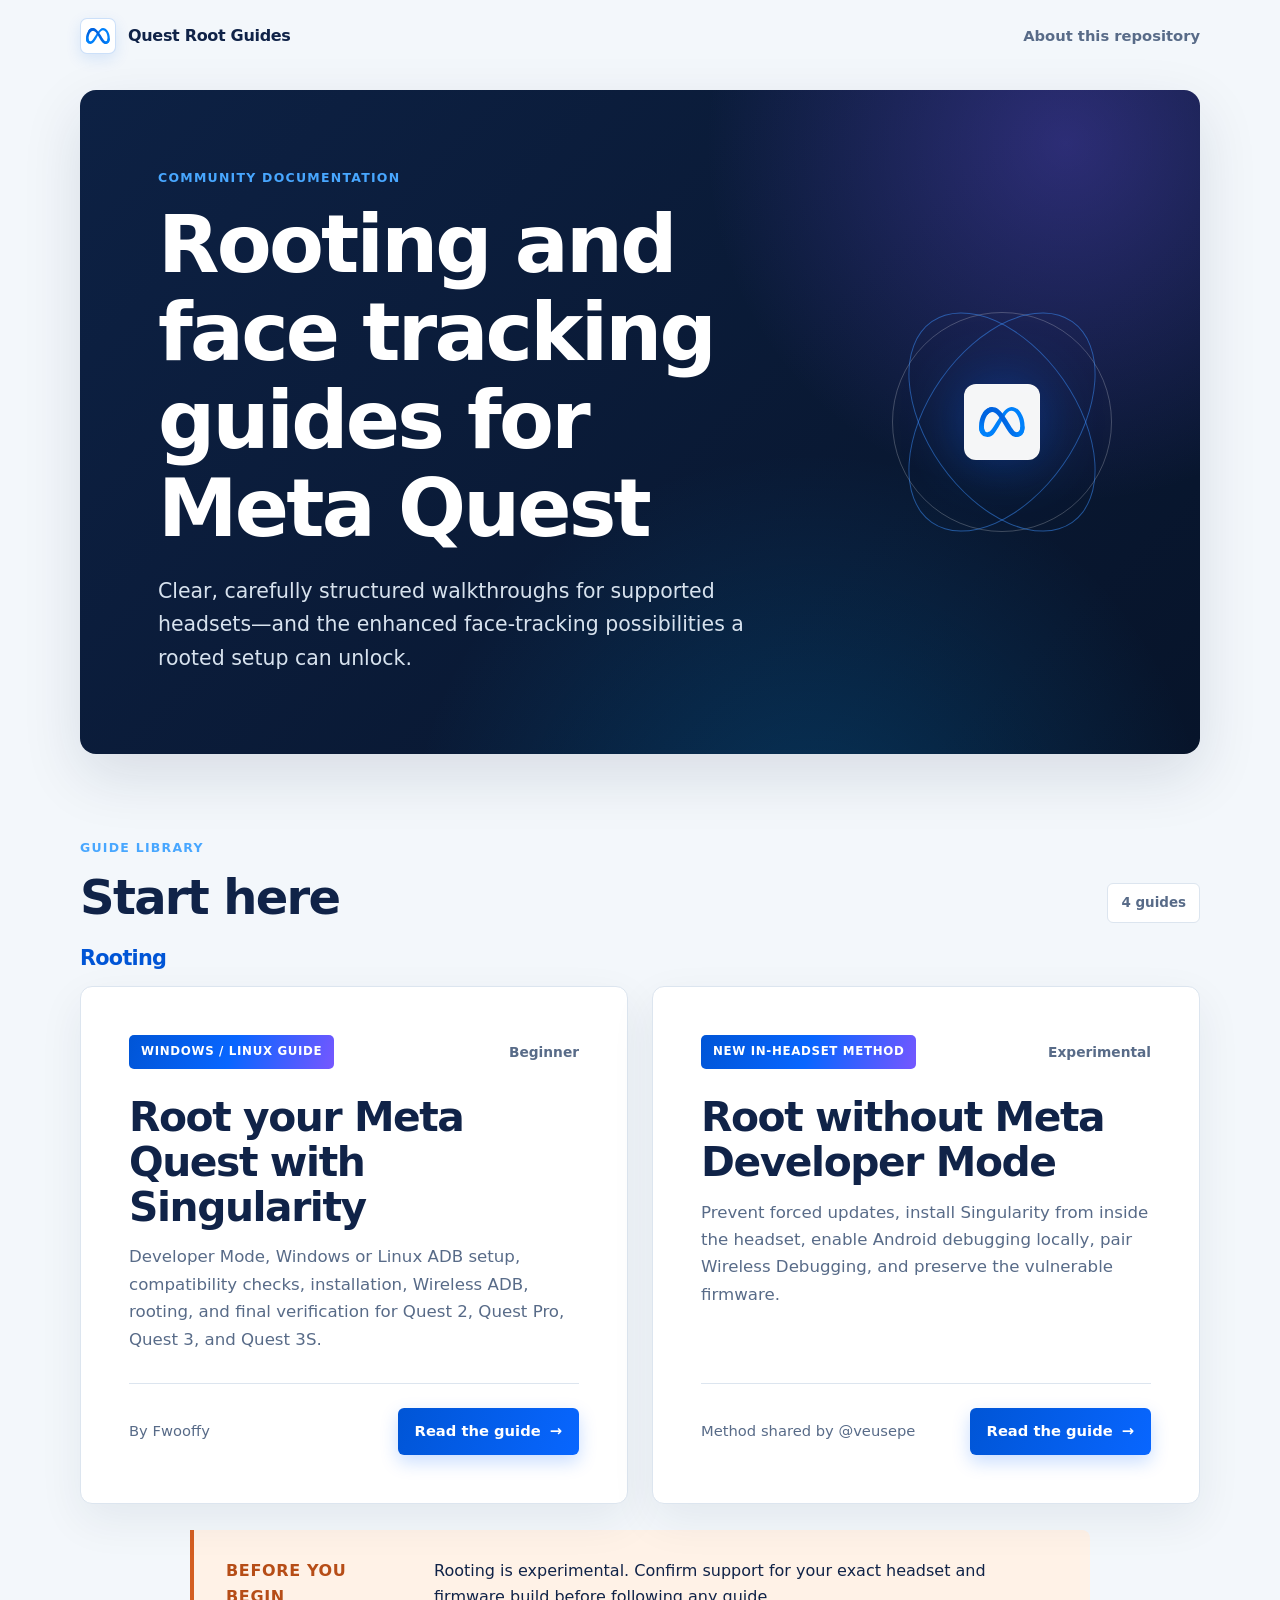
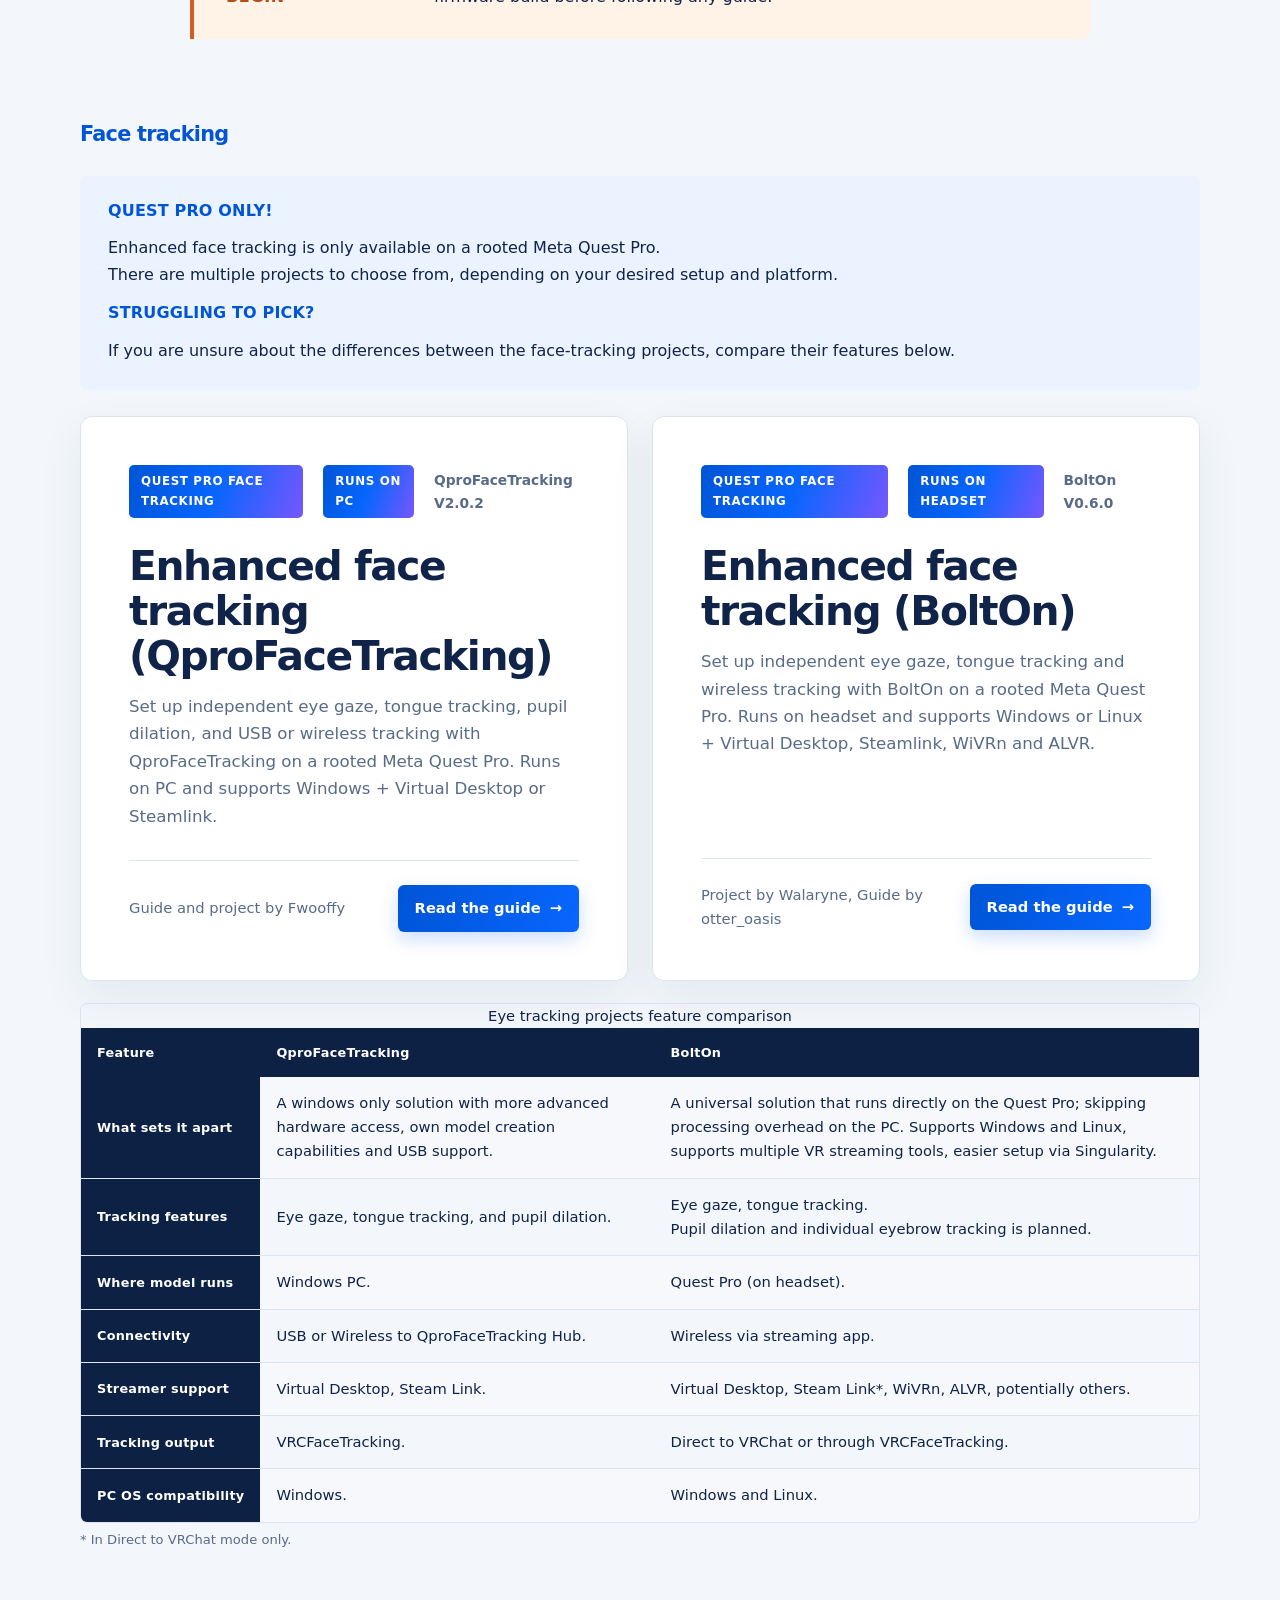
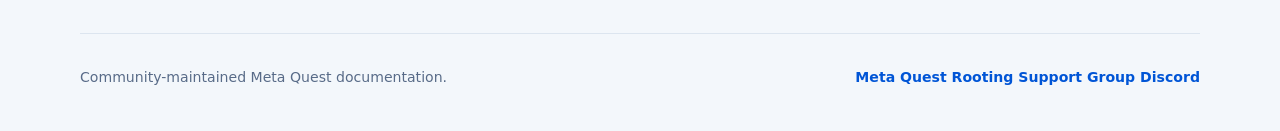
==== commit f819ea9d: "Update tracking features description to include planned eyebrow tracking" ====
--- a/index.html
+++ b/index.html
@@ -128,7 +128,7 @@
               <tr>
                 <th scope="row">Tracking features</th>
                 <td>Eye gaze, tongue tracking, and pupil dilation.</td>
-                <td>Eye gaze, tongue tracking. Pupil dilation is planned.</td>
+                <td>Eye gaze, tongue tracking.<br>Pupil dilation and individual eyebrow tracking is planned.</td>
               </tr>
               <tr>
                 <th scope="row">Where model runs</th>
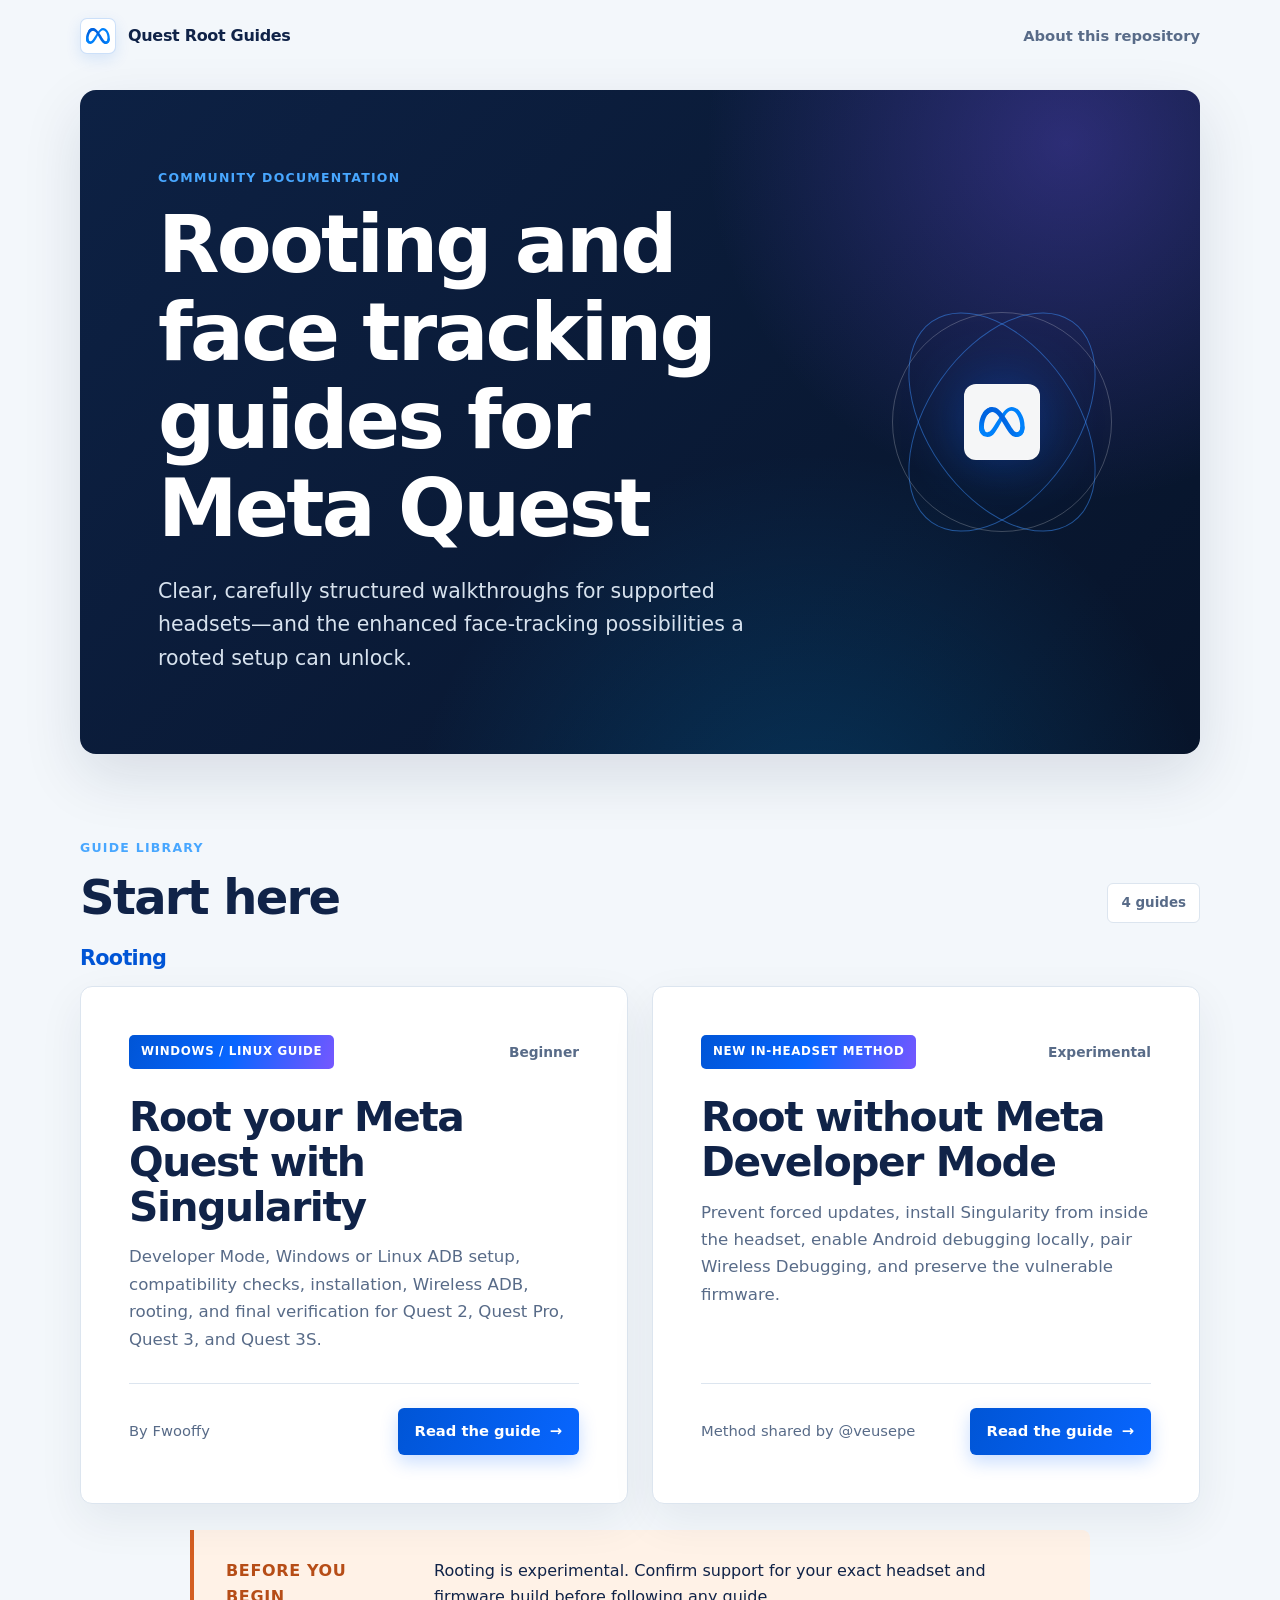
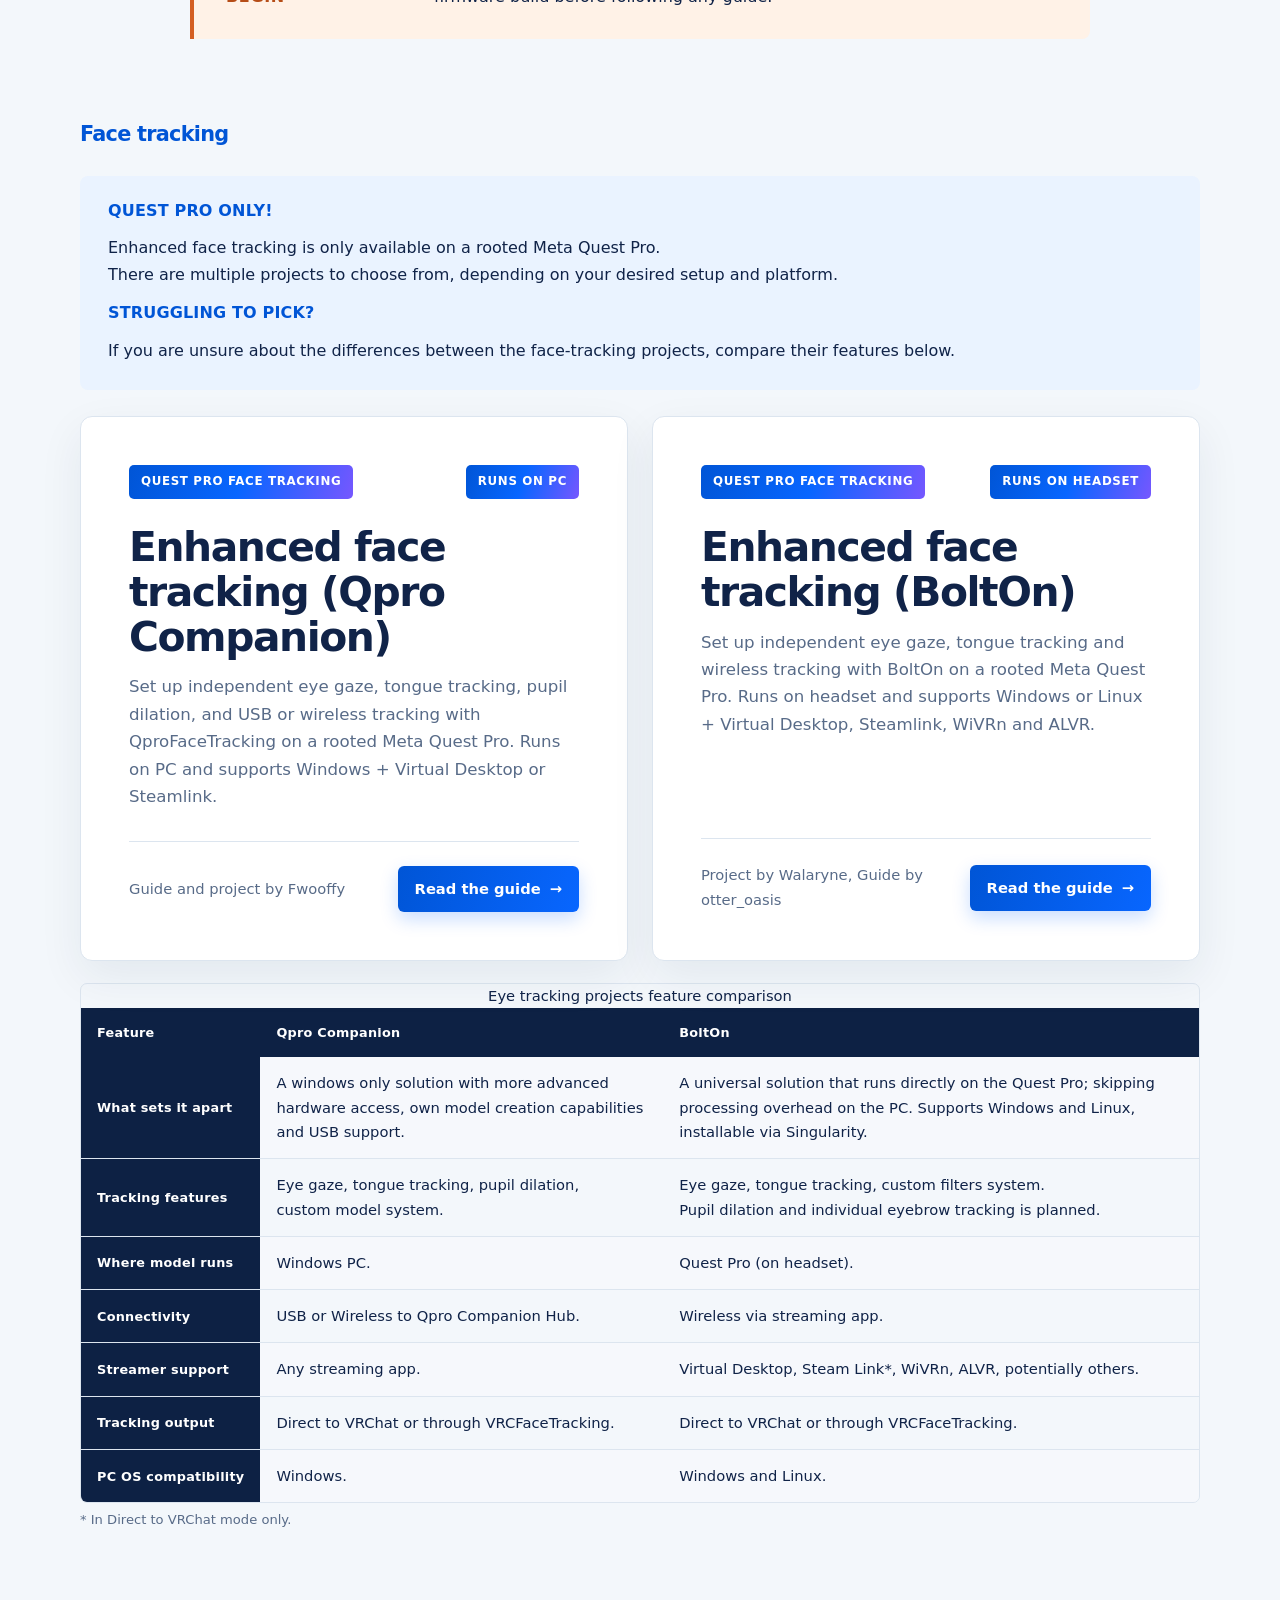
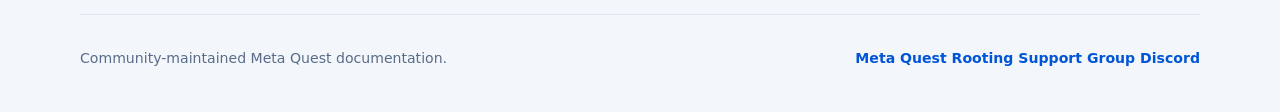
==== commit 92b721d6: "Update guide titles and descriptions to reflect Qpro Companion branding" ====
--- a/index.html
+++ b/index.html
@@ -85,9 +85,8 @@
             <div class="guide-card-topline">
               <span class="tag">Quest Pro face tracking</span>
               <span class="tag">Runs on PC</span>
-              <span class="reading-time">QproFaceTracking V2.0.2</span>
             </div>
-            <h3>Enhanced face tracking (QproFaceTracking)</h3>
+            <h3>Enhanced face tracking (Qpro Companion)</h3>
             <p>Set up independent eye gaze, tongue tracking, pupil dilation, and USB or wireless tracking with QproFaceTracking on a rooted Meta Quest Pro. Runs on PC and supports Windows + Virtual Desktop or Steamlink.</p>
             <div class="card-footer">
               <span>Guide and project by Fwooffy</span>
@@ -99,7 +98,6 @@
             <div class="guide-card-topline">
               <span class="tag">Quest Pro face tracking</span>
               <span class="tag">Runs on headset</span>
-              <span class="reading-time">BoltOn V0.6.0</span>
             </div>
             <h3>Enhanced face tracking (BoltOn)</h3>
             <p>Set up independent eye gaze, tongue tracking and wireless tracking with BoltOn on a rooted Meta Quest Pro. Runs on headset and supports Windows or Linux + Virtual Desktop, Steamlink, WiVRn and ALVR.</p>
@@ -115,7 +113,7 @@
             <thead>
               <tr>
                 <th scope="col">Feature</th>
-                <th scope="col">QproFaceTracking</th>
+                <th scope="col">Qpro Companion</th>
                 <th scope="col">BoltOn</th>
               </tr>
             </thead>
@@ -123,12 +121,12 @@
               <tr class="comparison-summary">
                 <th scope="row">What sets it apart</th>
                 <td>A windows only solution with more advanced hardware access, own model creation capabilities and USB support.</td>
-                <td>A universal solution that runs directly on the Quest Pro; skipping processing overhead on the PC. Supports Windows and Linux, supports multiple VR streaming tools, easier setup via Singularity.</td>
+                <td>A universal solution that runs directly on the Quest Pro; skipping processing overhead on the PC. Supports Windows and Linux, installable via Singularity.</td>
               </tr>
               <tr>
                 <th scope="row">Tracking features</th>
-                <td>Eye gaze, tongue tracking, and pupil dilation.</td>
-                <td>Eye gaze, tongue tracking.<br>Pupil dilation and individual eyebrow tracking is planned.</td>
+                <td>Eye gaze, tongue tracking, pupil dilation,<br>custom model system.</td>
+                <td>Eye gaze, tongue tracking, custom filters system.<br>Pupil dilation and individual eyebrow tracking is planned.</td>
               </tr>
               <tr>
                 <th scope="row">Where model runs</th>
@@ -137,17 +135,17 @@
               </tr>
               <tr>
                 <th scope="row">Connectivity</th>
-                <td>USB or Wireless to QproFaceTracking Hub.</td>
+                <td>USB or Wireless to Qpro Companion Hub.</td>
                 <td>Wireless via streaming app.</td>
               </tr>
               <tr>
                 <th scope="row">Streamer support</th>
-                <td>Virtual Desktop, Steam Link.</td>
+                <td>Any streaming app.</td>
                 <td>Virtual Desktop, Steam Link*, WiVRn, ALVR, potentially others.</td>
               </tr>
               <tr>
                 <th scope="row">Tracking output</th>
-                <td>VRCFaceTracking.</td>
+                <td>Direct to VRChat or through VRCFaceTracking.</td>
                 <td>Direct to VRChat or through VRCFaceTracking.</td>
               </tr>
               <tr>
